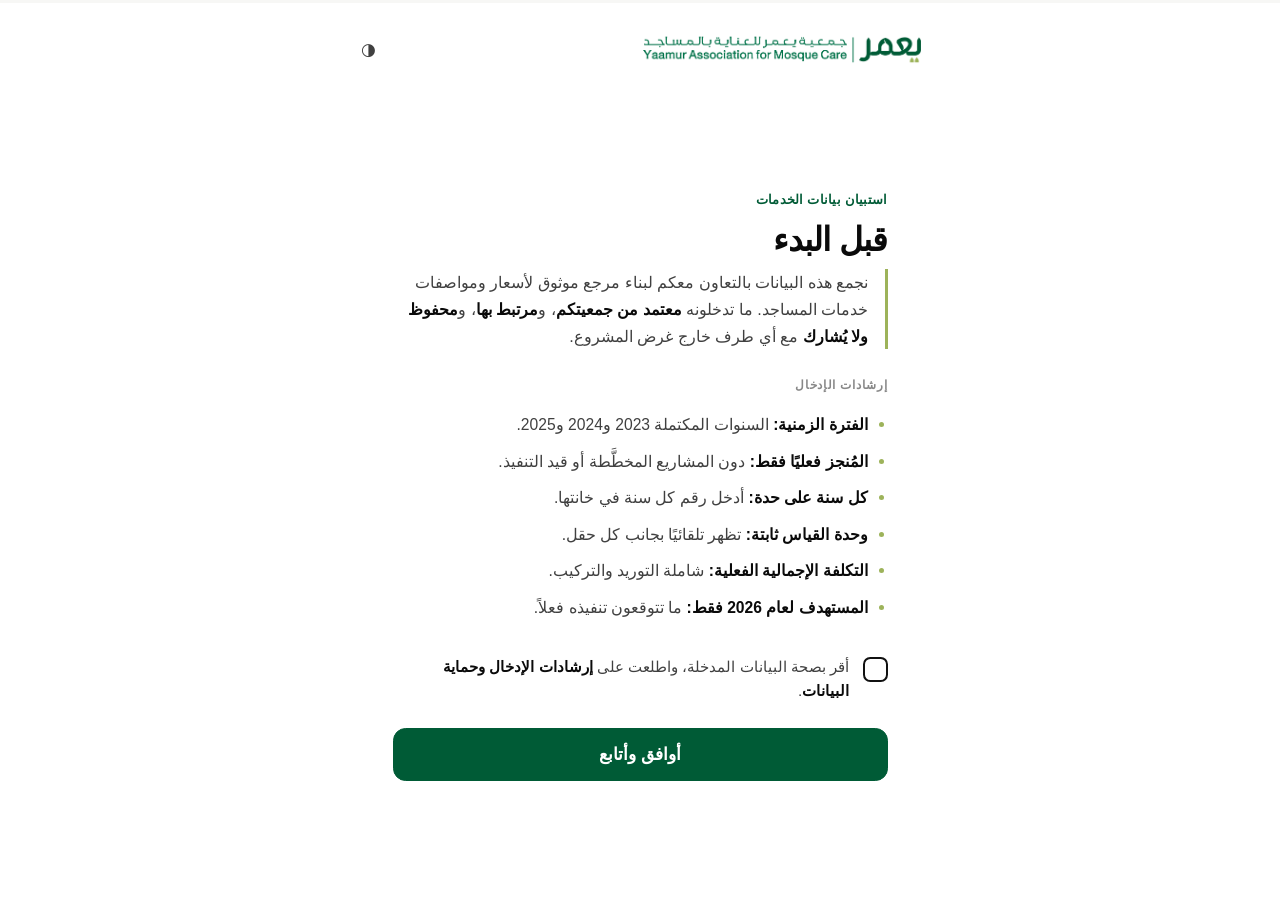
==== index.html @ 7eb1f497 "Update survey" ====
<!DOCTYPE html>
<html lang="ar" dir="rtl">
<head>
<meta charset="UTF-8">
<meta name="viewport" content="width=device-width, initial-scale=1.0">
<meta name="robots" content="noindex,nofollow">
<link rel="icon" href="data:image/svg+xml,%3Csvg xmlns='http://www.w3.org/2000/svg' viewBox='0 0 64 64'%3E%3Crect width='64' height='64' rx='14' fill='%23005B36'/%3E%3Cpath d='M32 14c6.6 3.6 10 8.4 10 14v18H22V28c0-5.6 3.4-10.4 10-14z' fill='%23fff'/%3E%3Crect x='24' y='48' width='6' height='6' rx='1.5' fill='%239DB35A'/%3E%3Crect x='34' y='48' width='6' height='6' rx='1.5' fill='%239DB35A'/%3E%3C/svg%3E">
<title>استبيان بيانات الخدمات — يعمر</title>
<style>
*, *::before, *::after { box-sizing: border-box; margin: 0; padding: 0; }

/* ══ ألوان هوية يعمر — أخضر + زيتوني ══ */
:root{
  --bg:#FFFFFF;
  --sf:#F7F7F5;
  --tx:#0A0A0A;
  --tx2:#404040;
  --tx3:#888888;
  --bd:#111111;       /* حدود قوية */
  --bd2:#E0E0DC;      /* فواصل خفيفة */
  --grn:#005B36;      /* أخضر الهوية */
  --grn-h:#007249;    /* أخضر عند التحويم */
  --ov:#9DB35A;       /* زيتوني الهوية */
  --ac:#005B36;       /* اللون الأساسي */
  --ac-tx:#FFFFFF;    /* النص فوق الأساسي */
  --inp:#FFFFFF;
  --err:#CC2200;
  --ring:rgba(0,91,54,.16);
  --logo-f:none;
  --font:-apple-system, BlinkMacSystemFont, 'Segoe UI', 'Helvetica Neue', 'Geeza Pro', Arial, sans-serif;
}
:root[data-theme=dark]{
  --bg:#000000; --sf:#111111; --tx:#FFFFFF; --tx2:#BBBBBB; --tx3:#6E6E6E;
  --bd:#FFFFFF; --bd2:#2C2C2C; --inp:#000000;
  --grn:#3FBF87; --grn-h:#5AD09C; --ov:#B7CB72;
  --ac:#00784B; --ac-tx:#FFFFFF;
  --err:#FF6B55; --ring:rgba(63,191,135,.24);
  --logo-f:brightness(2.15) saturate(.9);
}

html,body{
  min-height:100vh;background:var(--bg);color:var(--tx);
  font-family:var(--font);direction:rtl;-webkit-font-smoothing:antialiased;
  line-height:1.5;
}
html{font-size:16px;}   /* المقياس الأساسي — يتضاعف على الشاشات الكبيرة */
body{font-size:1rem;}

/* ─── شريط التقدم ─── */
.pline{position:fixed;top:0;left:0;right:0;height:3px;background:var(--sf);z-index:200;}
.pfill{height:100%;background:var(--ac);transition:width .5s cubic-bezier(.65,0,.35,1);}

/* ─── الهيكل ─── */
.shell{min-height:100vh;display:flex;flex-direction:column;padding-top:3px;}
.topbar{
  padding:1.4rem 2rem 0;display:flex;align-items:center;
  flex-wrap:wrap;row-gap:.45rem;
  max-width:31.25rem;width:100%;margin:0 auto;gap:.75rem;
}
.logo{height:1.625rem;width:auto;max-width:100%;display:block;filter:var(--logo-f);}
.bar-right{display:flex;align-items:center;gap:.8rem;min-width:0;margin-inline-start:auto;}
.step-lbl{font-size:.7rem;color:var(--tx3);font-variant-numeric:tabular-nums;
  white-space:nowrap;overflow:hidden;text-overflow:ellipsis;}
.saved{
  font-size:.66rem;color:var(--tx3);white-space:nowrap;
  opacity:0;transition:opacity .3s;
}
.saved.on{opacity:1;}
.icon-btn{background:none;border:none;cursor:pointer;font-size:.95rem;color:var(--tx2);line-height:1;padding:.15rem;}

.content{flex:1;display:flex;align-items:center;justify-content:center;padding:2rem 1.5rem 1.5rem;}
.stage-wrap{width:100%;max-width:27.5rem;position:relative;min-height:1px;}

/* ─── انتقال الشاشات ─── */
.screen{width:100%;transition:opacity .28s ease, transform .28s ease;}
.screen.entering{opacity:0;transform:translateY(14px);}
.screen.active{opacity:1;transform:translateY(0);}
.screen.exiting{
  position:absolute;top:0;left:0;right:0;opacity:0;transform:translateY(-8px);
  pointer-events:none;z-index:1;
}

/* ─── الخطوط ─── */
.eyebrow{font-size:.7rem;font-weight:700;letter-spacing:.02em;color:var(--grn);margin-bottom:.55rem;}
.scr-title{
  font-size:1.85rem;font-weight:700;letter-spacing:-.025em;line-height:1.2;
  margin-bottom:.5rem;color:var(--tx);text-wrap:balance;
}
.scr-sub{font-size:.9rem;color:var(--tx2);line-height:1.6;margin-bottom:1.7rem;}
.scr-sub.tight{margin-bottom:1.1rem;}
.qnum-accent{
  font-size:4.4rem;font-weight:800;letter-spacing:-.04em;line-height:.9;
  color:var(--grn);opacity:.14;font-variant-numeric:tabular-nums;
  margin-bottom:-.55rem;user-select:none;
}

/* ─── قبل البدء: نقاط بسيطة بدون صناديق ─── */
.lede{
  font-size:.9rem;color:var(--tx2);line-height:1.65;margin-bottom:1.5rem;
  padding-right:.9rem;border-right:3px solid var(--ov);
}
.lede strong{color:var(--tx);font-weight:600;}
.plain-h{
  font-size:.68rem;font-weight:700;color:var(--tx3);letter-spacing:.06em;
  margin-bottom:.7rem;
}
.plain-list{list-style:none;margin-bottom:1.6rem;}
.plain-list li{
  font-size:.87rem;color:var(--tx2);line-height:1.55;
  padding:.34rem 0 .34rem 0;position:relative;padding-right:1.1rem;
}
.plain-list li::before{
  content:"";position:absolute;right:.2rem;top:.83rem;
  width:5px;height:5px;border-radius:50%;background:var(--ov);
}
.plain-list li b{color:var(--tx);font-weight:600;}

/* ─── الموافقة ─── */
.agree{display:flex;align-items:flex-start;gap:.75rem;margin-bottom:1.4rem;cursor:pointer;}
.chk{
  width:1.375rem;height:1.375rem;border-radius:.4rem;border:2px solid var(--bd);background:var(--inp);
  flex-shrink:0;display:flex;align-items:center;justify-content:center;
  transition:background .16s,border-color .16s;margin-top:.1rem;cursor:pointer;
}
.chk.on{background:var(--ac);border-color:var(--ac);}
.chk svg{display:none;}
.chk.on svg{display:block;}
.chk svg path{stroke:var(--ac-tx);}
.agree-lbl{font-size:.85rem;color:var(--tx2);line-height:1.55;}
.agree-lbl strong{color:var(--tx);font-weight:600;}

/* ─── الحقول ─── */
.fields{display:flex;flex-direction:column;gap:.7rem;margin-bottom:1.5rem;}
.field{display:flex;flex-direction:column;gap:.3rem;}
.field-lbl{font-size:.7rem;font-weight:700;color:var(--tx2);padding-right:.15rem;}
.field-inp{
  background:var(--inp);border:1.5px solid var(--bd);border-radius:.7rem;
  padding:.78rem 1rem;font-size:.97rem;color:var(--tx);
  font-family:var(--font);outline:none;width:100%;
  transition:box-shadow .18s,border-color .18s;
}
.field-inp::placeholder{color:var(--tx3);}
.field-inp:focus{border-color:var(--grn);box-shadow:0 0 0 3px var(--ring);}
.field-inp.bad{border-color:var(--err);}
.field-note{font-size:.7rem;color:var(--err);display:none;padding-right:.15rem;}
.field-note.on{display:block;}


/* ─── صفوف السنوات ─── */
.yr-list{display:flex;flex-direction:column;gap:.5rem;margin-bottom:.7rem;}
.yr-item{
  display:grid;grid-template-columns:auto 1px 1fr auto;align-items:center;gap:.85rem;
  background:var(--inp);border:1.5px solid var(--bd);border-radius:.7rem;padding:.7rem 1rem;
  transition:box-shadow .18s,border-color .18s;
}
.yr-item:focus-within{border-color:var(--grn);box-shadow:0 0 0 3px var(--ring);}
.yr-tag{font-size:.78rem;font-weight:700;color:var(--tx2);font-variant-numeric:tabular-nums;}
.yr-divider{height:1.125rem;width:1px;background:var(--bd2);}
.yr-val{
  background:transparent;border:none;outline:none;
  font-size:1.05rem;font-weight:600;color:var(--tx);
  font-variant-numeric:tabular-nums;text-align:right;
  font-family:var(--font);width:100%;direction:ltr;
}
.yr-val::placeholder{color:var(--tx3);font-weight:400;}
.yr-unit{font-size:.72rem;font-weight:700;color:var(--grn);white-space:nowrap;}
/* ─── حقل رقمي مفرد ─── */
.num-field{
  display:grid;grid-template-columns:1fr auto;align-items:center;gap:.85rem;
  background:var(--inp);border:1.5px solid var(--bd);border-radius:.7rem;padding:.75rem 1rem;
  transition:box-shadow .18s,border-color .18s;margin-bottom:1.5rem;
}
.num-field:focus-within{border-color:var(--grn);box-shadow:0 0 0 3px var(--ring);}
.num-inp{
  background:transparent;border:none;outline:none;
  font-size:1.3rem;font-weight:700;color:var(--tx);
  font-variant-numeric:tabular-nums;width:100%;
  direction:ltr;text-align:right;font-family:var(--font);
}
.num-inp::placeholder{color:var(--tx3);font-weight:400;font-size:.95rem;}
.num-unit{font-size:.78rem;font-weight:700;color:var(--grn);}

/* ─── حقل نصي (المواصفات) ─── */
.ta-wrap{
  background:var(--inp);border:1.5px solid var(--bd);border-radius:.7rem;
  padding:.75rem 1rem .5rem;margin-bottom:1.5rem;
  transition:box-shadow .18s,border-color .18s;
}
.ta-wrap:focus-within{border-color:var(--grn);box-shadow:0 0 0 3px var(--ring);}
.ta{
  background:transparent;border:none;outline:none;resize:none;
  width:100%;min-height:6.5rem;font-size:.95rem;line-height:1.7;
  color:var(--tx);font-family:var(--font);
}
.ta::placeholder{color:var(--tx3);}
.ta-foot{
  display:flex;justify-content:space-between;align-items:center;
  font-size:.68rem;color:var(--tx3);border-top:1px solid var(--bd2);
  padding-top:.45rem;margin-top:.3rem;font-variant-numeric:tabular-nums;
}
.ta-foot.over{color:var(--err);}

/* ─── الأزرار ─── */
.btn-primary{
  width:100%;padding:.85rem 1.5rem;
  background:var(--ac);color:var(--ac-tx);border:1.5px solid var(--ac);border-radius:.7rem;
  font-size:.97rem;font-weight:600;font-family:var(--font);
  cursor:pointer;transition:opacity .14s,transform .08s;
  display:flex;align-items:center;justify-content:center;gap:.5rem;
}
.btn-primary:hover{background:var(--grn-h);border-color:var(--grn-h);}
.btn-primary:active{transform:scale(.985);}
.btn-primary:disabled{opacity:.35;cursor:not-allowed;transform:none;}
.btn-back{
  display:block;width:100%;padding:.55rem;text-align:center;
  background:none;border:none;color:var(--tx2);
  font-size:.85rem;font-family:var(--font);cursor:pointer;
  margin-top:.55rem;transition:color .14s;
}
.btn-back:hover{color:var(--tx);}
.btn-back:disabled{opacity:.35;cursor:not-allowed;}
.btn-back.hidden{visibility:hidden;pointer-events:none;}
.btn-ghost{
  width:100%;padding:.75rem;background:none;color:var(--tx);
  border:1.5px solid var(--bd);border-radius:.7rem;
  font-size:.9rem;font-weight:600;font-family:var(--font);cursor:pointer;margin-top:.55rem;
}

.err-msg{font-size:.76rem;color:var(--err);margin-bottom:.75rem;display:none;padding-right:.1rem;line-height:1.5;}
.err-msg.on{display:block;}

/* ─── مؤشر التحميل ─── */
.spin{
  width:.9375rem;height:.9375rem;border:2px solid currentColor;border-top-color:transparent;
  border-radius:50%;animation:spin .7s linear infinite;
}
@keyframes spin{to{transform:rotate(360deg);}}

/* ─── المراجعة ─── */
.rev-group{margin-bottom:1.3rem;}
.rev-h{
  font-size:.72rem;font-weight:700;color:var(--tx);
  padding-bottom:.4rem;border-bottom:1.5px solid var(--grn);margin-bottom:.15rem;
}
.rev-row{
  display:flex;justify-content:space-between;align-items:baseline;gap:1rem;
  font-size:.82rem;padding:.42rem 0;border-bottom:1px solid var(--bd2);
}
.rev-k{color:var(--tx2);flex-shrink:0;}
.rev-v{font-weight:600;color:var(--tx);font-variant-numeric:tabular-nums;text-align:left;}
.rev-v.txt{font-weight:400;font-size:.78rem;line-height:1.5;}
.rev-edit{
  background:none;border:none;color:var(--tx2);font-size:.7rem;font-family:var(--font);
  cursor:pointer;text-decoration:underline;padding:0;flex-shrink:0;
}
.rev-edit:hover{color:var(--tx);}

/* ─── تم ─── */
.done-wrap{text-align:center;padding:1rem 0;}
.done-mark{
  width:4.125rem;height:4.125rem;border-radius:50%;background:var(--ring);
  display:flex;align-items:center;justify-content:center;margin:0 auto 1.4rem;
}
.done-mark svg path{stroke:var(--grn);}
.done-title{font-size:1.7rem;font-weight:700;letter-spacing:-.02em;color:var(--tx);margin-bottom:.4rem;}
.done-sub{font-size:.9rem;color:var(--tx2);line-height:1.65;margin-bottom:1.4rem;}
.ref-box{
  border:1.5px solid var(--grn);border-radius:.7rem;padding:.8rem 1rem;
  font-size:.78rem;color:var(--tx2);text-align:center;
}
.ref-box b{display:block;font-size:1rem;color:var(--grn);font-weight:700;
  font-variant-numeric:tabular-nums;letter-spacing:.04em;margin-top:.2rem;direction:ltr;}

/* ─── استئناف ─── */
.resume-box{
  border:1.5px solid var(--bd);border-radius:.7rem;padding:1rem;
  margin-bottom:1.3rem;font-size:.85rem;color:var(--tx2);line-height:1.6;
}
.resume-box b{color:var(--tx);}

/* ─── تجاوب ─── */
@media(max-width:500px){
  .topbar{padding:1.1rem 1.25rem 0;}
  .logo{height:1.375rem;}
  .bar-right{gap:.6rem;}
  .step-lbl{font-size:.64rem;}
  .saved{font-size:.62rem;}
  .content{padding:1.4rem 1.1rem 1.25rem;}
  .scr-title{font-size:1.5rem;}
  .qnum-accent{font-size:3.4rem;}
  .step-lbl{font-size:.65rem;}
}
@media(min-width:900px){
  .topbar{padding:1.75rem 0 0;}
  .content{padding:2.5rem 1.5rem 2rem;}
}
/* الدسكتوب: نكبّر المقياس كله بدل أن يزوّم المستخدم يدوياً */
@media(min-width:1024px){ html{font-size:18px;} }
@media(min-width:1400px){ html{font-size:20px;} }
@media(prefers-reduced-motion:reduce){
  .screen,.pfill{transition-duration:.01ms!important;}
  .spin{animation-duration:1.4s;}
}
@keyframes shake{
  0%,100%{transform:translateX(0);}
  20%{transform:translateX(-5px);}
  40%{transform:translateX(5px);}
  60%{transform:translateX(-3px);}
  80%{transform:translateX(3px);}
}
</style>
</head>
<body>

<div class="pline"><div class="pfill" id="pfill" style="width:0%"></div></div>

<div class="shell">
  <div class="topbar">
    <img class="logo" id="logo" src="[data-uri]" alt="يعمر">
    <div class="bar-right">
      <span class="saved" id="savedlbl">✓ محفوظ على جهازك</span>
      <span class="step-lbl" id="steplbl"></span>
      <button class="icon-btn" onclick="toggleTheme()" title="تبديل المظهر" aria-label="تبديل المظهر">◑</button>
    </div>
  </div>
  <div class="content">
    <div class="stage-wrap" id="stage"></div>
  </div>
</div>
<script>
"use strict";
/* ═══════════════════════════════════════════════════════════════
   إعدادات الربط — عدّل هذه الأسطر فقط بعد نشر Google Apps Script
   ═══════════════════════════════════════════════════════════════ */
const CONFIG = {
  // الصق هنا رابط النشر (Deployment URL) المنتهي بـ /exec
  SCRIPT_URL: 'https://script.google.com/macros/s/AKfycbzHsr2GIvhTw6AiFsfWR-9Q1Y-nzs5QHzZRGsDRmWbBxbKf_GAsPo3grpBONGg2g1dA9w/exec',
  // كلمة سرية مشتركة — يجب أن تكون مطابقة تماماً لما في ملف Apps Script
  SECRET: 'YAAMUR-2026-data8',
  MAX_TEXT: 400,
  MAX_NUM_DIGITS: 12
};

/* ═══════════ البنود: 6 بنود × 4 أسئلة ═══════════ */
const ITEMS = [
  { id:'furn', name:'الفرش والسجاد', unit:'متر مربع',
    q1:'كمية الفرش والسجاد المُنجزة فعليًا',
    q2:'مواصفات الفرش والسجاد المعتمدة',
    q2ph:'مثال: سجاد تركي 700 ألف غرزة، أكريليك 100%، سماكة 12 ملم، شامل التركيب',
    q3:'التكلفة المدفوعة لأعمال الفرش والسجاد',
    q4:'المستهدف تنفيذه خلال 2026' },

  { id:'seal', name:'العوازل المائية للأسطح', unit:'متر مربع',
    q1:'مساحة العزل المُنفَّذة فعليًا',
    q2:'مواصفات العزل المعتمدة',
    q2ph:'مثال: عزل مائي رولات مستوردة 4 ملم مع بحص، ضمان 10 سنوات، تنفيذ شامل',
    q3:'التكلفة المدفوعة لأعمال العزل',
    q4:'المستهدف تنفيذه خلال 2026' },

  { id:'wc', name:'ترميم وتجهيز دورات المياه', unit:'متر مربع',
    q1:'مساحة دورات المياه المُرمَّمة فعليًا',
    q2:'مواصفات ترميم دورات المياه المعتمدة',
    q2ph:'مثال: أطقم صحية أيديال ستاندرد، خلاطات جروهي، سخان أريستون، سيراميك إسباني',
    q3:'التكلفة المدفوعة لترميم دورات المياه',
    q4:'المستهدف تنفيذه خلال 2026' },

  { id:'paint', name:'الدهانات الداخلية والخارجية', unit:'متر مربع',
    q1:'مساحة الدهانات المُنفَّذة فعليًا',
    q2:'مواصفات الدهانات المعتمدة',
    q2ph:'مثال: جوتن داخلي نصف لمعة، خارجي بروفايل مقاوم للرطوبة، مواد + تنفيذ',
    q3:'التكلفة المدفوعة لأعمال الدهانات',
    q4:'المستهدف تنفيذه خلال 2026' },

  { id:'ac', name:'أنظمة التكييف', unit:'وحدة',
    q1:'عدد وحدات التكييف المُركَّبة فعليًا',
    q2:'مواصفات المكيفات المعتمدة',
    q2ph:'مثال: سبليت 2 طن كاريير، دولابي 5 طن LG، شامل التركيب والتمديدات',
    q3:'التكلفة المدفوعة لتوريد وتركيب المكيفات',
    q4:'المستهدف تركيبه خلال 2026' },

  { id:'sound', name:'الأنظمة الصوتية', unit:'نظام',
    q1:'عدد الأنظمة الصوتية المُركَّبة فعليًا',
    q2:'مواصفات النظام الصوتي المعتمد',
    q2ph:'مثال: أمبليفاير ألماني، مكبرات JBL، ميكروفونات شور، وحدة تحكم مركزية',
    q3:'التكلفة المدفوعة لتوريد وتركيب الأنظمة الصوتية',
    q4:'المستهدف تركيبه خلال 2026' }
];

const YEARS = ['2023','2024','2025'];

/* ═══════════ التخزين والحفظ التلقائي ═══════════ */
const STORE_KEY = 'yamur_survey_v4';
let D = {};
try { D = JSON.parse(localStorage.getItem(STORE_KEY) || '{}') || {}; }
catch(e){ D = {}; }
if(typeof D !== 'object' || D === null) D = {};

let saveTimer = null, savedTimer = null;
/* عند المسح المتعمّد نوقف الحفظ نهائياً، وإلا أعاد beforeunload كتابة
   البيانات بعد مسحها وقبل إعادة التحميل فلا يحدث المسح فعلياً. */
let wiped = false;

function persist(quiet){
  if(wiped) return;
  try{
    D._idx = idx;
    D._at  = new Date().toISOString();
    localStorage.setItem(STORE_KEY, JSON.stringify(D));
    if(!quiet) flashSaved('✓ محفوظ على جهازك');
  }catch(e){ /* التخزين ممتلئ أو محظور — نتابع دون توقّف */ }
}
/* حفظ تلقائي مؤجَّل أثناء الكتابة */
function autosave(){
  clearTimeout(saveTimer);
  saveTimer = setTimeout(function(){ persist(); }, 400);
}
function flashSaved(txt){
  const el = $('savedlbl'); if(!el) return;
  el.textContent = txt;
  el.classList.add('on');
  clearTimeout(savedTimer);
  savedTimer = setTimeout(function(){ el.classList.remove('on'); }, 1800);
}
function resetAll(){
  if(!confirm('سيتم مسح جميع الإجابات المحفوظة على هذا الجهاز والبدء من جديد. هل تريد المتابعة؟')) return;
  wipeAndReload();
}

/* مسح فعلي: يوقف كل حفظ لاحق ثم يمسح ثم يعيد التحميل */
function wipeAndReload(){
  wiped = true;
  clearTimeout(saveTimer);
  try{ localStorage.removeItem(STORE_KEY); }catch(e){}
  location.reload();
}

/* بدء استجابة جديدة بعد إرسال ناجح — للأجهزة المشتركة بين عدة جمعيات.
   الاستجابة المُرسلة محفوظة في سجل الاتحاد، فمسح الجهاز آمن. */
function startNew(){
  if(!confirm('تم إرسال استجابة ' + (D.name || 'الجمعية السابقة') + ' وحفظها في سجل الاتحاد.\n\n' +
              'سيبدأ الآن استبيان جديد فارغ لجمعية أخرى. هل تريد المتابعة؟')) return;
  wipeAndReload();
}

/* ═══════════ رقم مرجعي فريد للاستجابة ═══════════ */
function makeRef(){
  try{
    const a = new Uint8Array(4);
    window.crypto.getRandomValues(a);
    return 'YM-' + Array.prototype.map.call(a, function(b){
      return ('0' + b.toString(16)).slice(-2);
    }).join('').toUpperCase();
  }catch(e){
    return 'YM-' + String(Date.now()).slice(-8);
  }
}
if(!D._ref) D._ref = makeRef();

/* ═══════════ أدوات ═══════════ */
function $(id){ return document.getElementById(id); }
function esc(s){
  return String(s==null?'':s)
    .replace(/&/g,'&amp;').replace(/</g,'&lt;').replace(/>/g,'&gt;')
    .replace(/"/g,'&quot;').replace(/'/g,'&#39;');
}
function sleep(ms){ return new Promise(function(r){ setTimeout(r,ms); }); }

/* تحويل الأرقام العربية والفارسية إلى لاتينية */
const RE_ARDIG = new RegExp('[\\u0660-\\u0669\\u06F0-\\u06F9]', 'g');
function normDigits(s){
  return String(s==null?'':s).replace(RE_ARDIG, function(ch){
    const c = ch.charCodeAt(0);
    return String(c >= 0x06F0 ? c - 0x06F0 : c - 0x0660);
  });
}

/* تنقية مُدخل رقمي: أرقام فقط + فاصلة عشرية واحدة، بدون إشارات أو رموز */
const RE_ARDEC = new RegExp('[\\u066B\\u066C]', 'g');
const RE_SEPS  = new RegExp('[,\\s\\u060C]', 'g');
function cleanNum(raw){
  let s = normDigits(raw)
    .replace(RE_ARDEC, '.')       /* الفاصلة العشرية العربية */
    .replace(RE_SEPS, '')         /* فواصل الآلاف والمسافات */
    .replace(/[^0-9.]/g, '');     /* حذف كل ما ليس رقماً أو نقطة */
  const p = s.split('.');
  s = p.shift().slice(0, CONFIG.MAX_NUM_DIGITS);
  if(p.length) s += '.' + p.join('').replace(/[^0-9]/g,'').slice(0,2);
  return s;
}
/* تحويل نص رقمي منقّى إلى رقم صالح أو null */
function toNum(raw){
  const s = cleanNum(raw).replace(/\.$/,'');
  if(s === '' || s === '.') return null;
  const n = Number(s);
  return (isFinite(n) && n >= 0) ? n : null;
}
function hasVal(v){ return toNum(v) !== null; }

/* تنقية نص حر: حذف محارف التحكّم ومحارف اتجاه النص — منع التلاعب والحقن */
const RE_CTRL = new RegExp('[\\u0000-\\u0008\\u000B\\u000C\\u000E-\\u001F\\u007F]', 'g');
const RE_BIDI = new RegExp('[\\u200B-\\u200F\\u202A-\\u202E\\u2060-\\u2064\\u2066-\\u2069\\uFEFF]', 'g');
function cleanText(raw, max){
  return String(raw==null?'':raw)
    .replace(RE_CTRL, '')
    .replace(RE_BIDI, '')
    .replace(/[ \t]{4,}/g, '   ')
    .slice(0, max || CONFIG.MAX_TEXT);
}
/* منع تنفيذ الصيغ داخل Google Sheets أو Excel */
function safeCell(v){
  if(typeof v !== 'string') return v;
  return /^[=+\-@\t\r]/.test(v) ? "'" + v : v;
}

function fmt(n){
  return (n===null||n===undefined||n==='') ? '—' : Number(n).toLocaleString('en-US');
}
/* ═══════════ التحقّق من الحقول التعريفية ═══════════ */
const RE_LETTER = new RegExp('[\\u0621-\\u064AA-Za-z]');
function vName(v){
  const s = cleanText(v,120).trim().replace(/\s{2,}/g,' ');
  if(s.length < 3) return { ok:false, msg:'اكتب اسم الجمعية كاملاً — 3 أحرف على الأقل.' };
  if(!RE_LETTER.test(s)) return { ok:false, msg:'اسم الجمعية غير صحيح.' };
  return { ok:true, val:s };
}
function vEmail(v){
  const s = cleanText(v,100).trim();
  if(!/^[A-Za-z0-9._%+-]{1,64}@[A-Za-z0-9][A-Za-z0-9.-]{0,62}\.[A-Za-z]{2,12}$/.test(s))
    return { ok:false, msg:'صيغة البريد الإلكتروني غير صحيحة. مثال: info@assoc.org.sa' };
  return { ok:true, val:s.toLowerCase() };
}
function vTel(v){
  let s = normDigits(v).replace(/\D/g,'');
  if(/^00966\d{9}$/.test(s))      s = '0' + s.slice(5);
  else if(/^966\d{9}$/.test(s))   s = '0' + s.slice(3);
  if(!/^05\d{8}$/.test(s))
    return { ok:false, msg:'رقم الجوال يجب أن يكون 10 أرقام ويبدأ بـ 05. مثال: 0551234567' };
  return { ok:true, val:s };
}
const INFO_V = { name:vName, email:vEmail, tel:vTel };

/* ═══════════ بناء الشاشات ═══════════ */
function K(it,q,y){ return it.id + '_' + q + (y ? '_' + y : ''); }

const SCREENS = [ {type:'terms'}, {type:'info'} ];
ITEMS.forEach(function(it,ii){
  const eyebrow = 'البند ' + (ii+1) + ' من 6 · ' + it.name;
  SCREENS.push({ type:'multi-year', ii:ii, qi:0, eyebrow:eyebrow, title:it.q1,
    sub:'المُنجز والمُسلَّم فعليًا — إن لم يوجد اكتب 0.',
    unit:it.unit,
    keys:YEARS.map(function(y){ return K(it,'q1',y); }) });
  SCREENS.push({ type:'text', ii:ii, qi:1, eyebrow:eyebrow, title:it.q2,
    ph:it.q2ph, key:K(it,'q2') });
  SCREENS.push({ type:'multi-year', ii:ii, qi:2, eyebrow:eyebrow, title:it.q3,
    sub:'المبلغ الفعلي المدفوع شاملاً التوريد والتركيب.',
    unit:'ريال',
    keys:YEARS.map(function(y){ return K(it,'q3',y); }) });
  SCREENS.push({ type:'number', ii:ii, qi:3, eyebrow:eyebrow, title:it.q4,
    unit:it.unit, key:K(it,'q4') });
});
SCREENS.push({ type:'review' });
SCREENS.push({ type:'done' });

const FIRST_Q  = 2;
const DONE_IDX = SCREENS.length - 1;
let idx = 0;
let sending = false;

/* ═══════════ الشاشات ═══════════ */
function renderTerms(){
  return `
  <div class="eyebrow">استبيان بيانات الخدمات</div>
  <h1 class="scr-title">قبل البدء</h1>

  <p class="lede">
    نجمع هذه البيانات بالتعاون معكم لبناء مرجع موثوق لأسعار ومواصفات خدمات المساجد.
    ما تدخلونه <strong>معتمد من جمعيتكم</strong>، و<strong>مرتبط بها</strong>،
    و<strong>محفوظ ولا يُشارك</strong> مع أي طرف خارج غرض المشروع.
  </p>

  <div class="plain-h">إرشادات الإدخال</div>
  <ul class="plain-list">
    <li><b>الفترة الزمنية:</b> السنوات المكتملة 2023 و2024 و2025.</li>
    <li><b>المُنجز فعليًا فقط:</b> دون المشاريع المخطَّطة أو قيد التنفيذ.</li>
    <li><b>كل سنة على حدة:</b> أدخل رقم كل سنة في خانتها.</li>
    <li><b>وحدة القياس ثابتة:</b> تظهر تلقائيًا بجانب كل حقل.</li>
    <li><b>التكلفة الإجمالية الفعلية:</b> شاملة التوريد والتركيب.</li>
    <li><b>المستهدف لعام 2026 فقط:</b> ما تتوقعون تنفيذه فعلاً.</li>
  </ul>

  <label class="agree" onclick="toggleAgree()">
    <div class="chk ${D.agreed?'on':''}" id="chk">
      <svg width="11" height="9" viewBox="0 0 11 9" fill="none" aria-hidden="true">
        <path d="M1 4.5L4 7.5L10 1" stroke-width="1.9" stroke-linecap="round" stroke-linejoin="round"/>
      </svg>
    </div>
    <span class="agree-lbl">أقر بصحة البيانات المدخلة، واطلعت على <strong>إرشادات الإدخال وحماية البيانات</strong>.</span>
  </label>

  <div class="err-msg" id="err-terms">يُرجى تحديد الإقرار للمتابعة.</div>
  <button class="btn-primary" onclick="next()">أوافق وأتابع</button>`;
}

function renderInfo(){
  return `
  <div class="eyebrow">التجهيز</div>
  <h1 class="scr-title">بيانات الجمعية</h1>
  <p class="scr-sub tight">لتوثيق الاستجابة والتواصل عند الحاجة.</p>
  <div class="fields">
    <div class="field">
      <label class="field-lbl" for="f-name">اسم الجمعية</label>
      <input class="field-inp" id="f-name" type="text" maxlength="120" autocomplete="organization"
        placeholder="مثال: جمعية إحسان للعناية بالمساجد"
        value="${esc(D.name||'')}"
        oninput="onInfo('name',this)" onblur="onInfoBlur('name',this)">
      <div class="field-note" id="n-name"></div>
    </div>
    <div class="field">
      <label class="field-lbl" for="f-email">البريد الإلكتروني الرسمي</label>
      <input class="field-inp" id="f-email" type="email" maxlength="100" autocomplete="email"
        placeholder="info@assoc.org.sa" dir="ltr" style="text-align:right"
        value="${esc(D.email||'')}"
        oninput="onInfo('email',this)" onblur="onInfoBlur('email',this)">
      <div class="field-note" id="n-email"></div>
    </div>
    <div class="field">
      <label class="field-lbl" for="f-tel">رقم الجوال للتواصل</label>
      <input class="field-inp" id="f-tel" type="tel" maxlength="16" inputmode="numeric" autocomplete="tel"
        placeholder="05xxxxxxxx" dir="ltr" style="text-align:right"
        value="${esc(D.tel||'')}"
        oninput="onInfo('tel',this)" onblur="onInfoBlur('tel',this)">
      <div class="field-note" id="n-tel"></div>
    </div>
  </div>
  <div class="err-msg" id="err-info">يُرجى تصحيح الحقول المطلوبة للمتابعة.</div>
  <button class="btn-primary" onclick="next()">التالي</button>
  <button class="btn-back" onclick="prev()">رجوع</button>`;
}

function renderMultiYear(q){
  const rows = YEARS.map(function(yr,i){
    return `
    <div class="yr-item">
      <span class="yr-tag">${yr}</span>
      <div class="yr-divider"></div>
      <input class="yr-val" type="text" inputmode="decimal" autocomplete="off" aria-label="${esc(yr)}"
        placeholder="0" value="${esc(D[q.keys[i]]||'')}"
        oninput="onNum('${q.keys[i]}',this)">
      <span class="yr-unit">${esc(q.unit)}</span>
    </div>`;
  }).join('');
  return `
  <div class="eyebrow">${esc(q.eyebrow)}</div>
  <div class="qnum-accent">${q.qi+1}</div>
  <h1 class="scr-title">${esc(q.title)}</h1>
  <p class="scr-sub tight">${esc(q.sub||'')}</p>
  <div class="yr-list" style="margin-bottom:1.5rem">${rows}</div>
  <div class="err-msg" id="err-q">أدخل قيمة رقمية لكل سنة — واكتب 0 إن لم يوجد.</div>
  <button class="btn-primary" onclick="next()">التالي</button>
  <button class="btn-back" onclick="prev()">رجوع</button>`;
}

function renderText(q){
  const v = cleanText(D[q.key]||'', CONFIG.MAX_TEXT);
  return `
  <div class="eyebrow">${esc(q.eyebrow)}</div>
  <div class="qnum-accent">${q.qi+1}</div>
  <h1 class="scr-title">${esc(q.title)}</h1>
  <p class="scr-sub tight">اكتب المواصفة كما تتعاملون بها فعليًا — واكتب «لا يوجد» إن لم تنفذوا هذا البند.</p>
  <div class="ta-wrap">
    <textarea class="ta" id="ta" maxlength="${CONFIG.MAX_TEXT}" placeholder="${esc(q.ph)}"
      oninput="onText('${q.key}',this)">${esc(v)}</textarea>
    <div class="ta-foot" id="tafoot">
      <span>ماركات، مقاسات، ضمان</span>
      <span id="tacount" dir="ltr">${v.length} / ${CONFIG.MAX_TEXT}</span>
    </div>
  </div>
  <div class="err-msg" id="err-q">اكتب المواصفات — حرفان على الأقل — للمتابعة.</div>
  <button class="btn-primary" onclick="next()">التالي</button>
  <button class="btn-back" onclick="prev()">رجوع</button>`;
}

function renderNumber(q){
  return `
  <div class="eyebrow">${esc(q.eyebrow)}</div>
  <div class="qnum-accent">${q.qi+1}</div>
  <h1 class="scr-title">${esc(q.title)}</h1>
  <p class="scr-sub tight">رقم واقعي بحسب التمويل والقدرة التنفيذية.</p>
  <div class="num-field">
    <input class="num-inp" id="single" type="text" inputmode="decimal" autocomplete="off"
      placeholder="أدخل الكمية المستهدفة" value="${esc(D[q.key]||'')}"
      oninput="onNum('${q.key}',this)">
    <span class="num-unit">${esc(q.unit)}</span>
  </div>
  <div class="err-msg" id="err-q">أدخل قيمة رقمية للمتابعة — واكتب 0 إن لم يوجد مستهدف.</div>
  <button class="btn-primary" onclick="next()">التالي</button>
  <button class="btn-back" onclick="prev()">رجوع</button>`;
}

function renderReview(){
  let html = `
    <div class="rev-group">
      <div class="rev-h">بيانات الجمعية</div>
      <div class="rev-row"><span class="rev-k">الجمعية</span><span class="rev-v">${esc(D.name||'—')}</span></div>
      <div class="rev-row"><span class="rev-k">البريد</span><span class="rev-v" dir="ltr">${esc(D.email||'—')}</span></div>
      <div class="rev-row"><span class="rev-k">الجوال</span><span class="rev-v" dir="ltr">${esc(D.tel||'—')}</span></div>
      <div class="rev-row" style="border-bottom:none"><span class="rev-k">الرقم المرجعي</span><span class="rev-v" dir="ltr">${esc(D._ref)}</span></div>
    </div>`;

  ITEMS.forEach(function(it,ii){
    const base = FIRST_Q + ii*4;
    const qk = YEARS.map(function(y){ return K(it,'q1',y); });
    const ck = YEARS.map(function(y){ return K(it,'q3',y); });
    html += `<div class="rev-group"><div class="rev-h">${esc(it.name)}</div>`;
    YEARS.forEach(function(y,i){
      html += `<div class="rev-row"><span class="rev-k">منجز ${y}</span>
        <span class="rev-v">${fmt(toNum(D[qk[i]]))} ${esc(it.unit)}</span></div>`;
    });
    html += `<div class="rev-row"><span class="rev-k">المواصفات</span>
      <span class="rev-v txt">${esc(cleanText(D[K(it,'q2')]||'—', CONFIG.MAX_TEXT))}</span></div>`;
    YEARS.forEach(function(y,i){
      html += `<div class="rev-row"><span class="rev-k">تكلفة ${y}</span>
        <span class="rev-v">${fmt(toNum(D[ck[i]]))} ريال</span></div>`;
    });
    html += `<div class="rev-row"><span class="rev-k">مستهدف 2026</span>
      <span class="rev-v">${fmt(toNum(D[K(it,'q4')]))} ${esc(it.unit)}</span></div>
      <div class="rev-row" style="border-bottom:none">
        <span class="rev-k"></span>
        <button class="rev-edit" onclick="jumpTo(${base})">تعديل هذا البند</button>
      </div></div>`;
  });

  return `
  <div class="eyebrow">الخطوة الأخيرة</div>
  <h1 class="scr-title">مراجعة قبل الإرسال</h1>
  <p class="scr-sub tight">راجع إجاباتك ثم أرسل. لا تُحفظ البيانات في سجل الاتحاد إلا بعد تأكيد الإرسال.</p>
  ${html}
  <div class="err-msg" id="err-send"></div>
  <button class="btn-primary" id="btn-send" onclick="submitAll()">إرسال الاستبيان</button>
  <button class="btn-back" id="btn-back-rev" onclick="prev()">رجوع</button>
  <button class="btn-back" style="font-size:.72rem;color:var(--tx3)" onclick="resetAll()">مسح الإجابات والبدء من جديد</button>`;
}

function renderDone(){
  return `
  <div class="done-wrap">
    <div class="done-mark">
      <svg width="28" height="28" viewBox="0 0 32 32" fill="none" aria-hidden="true">
        <path d="M5 16L12.5 23.5L27 8" stroke-width="2.6" stroke-linecap="round" stroke-linejoin="round"/>
      </svg>
    </div>
    <h1 class="done-title">تم الإرسال والحفظ</h1>
    <p class="done-sub">
      شكرًا لـ <strong>${esc(D.name||'جمعيتكم')}</strong>.<br>
      حُفظت بياناتكم بنجاح في سجل الاتحاد، وسيتواصل معكم فريق يعمر عند الحاجة.
    </p>
    <div class="ref-box">الرقم المرجعي لاستجابتكم<b>${esc(D._ref)}</b></div>
    <button class="btn-back" style="font-size:.74rem;color:var(--tx3);margin-top:1.4rem"
      onclick="startNew()">تعبئة استبيان لجمعية أخرى على هذا الجهاز</button>
  </div>`;
}

function render(q){
  let h = '';
  if(q.type==='terms')      h = renderTerms();
  if(q.type==='info')       h = renderInfo();
  if(q.type==='multi-year') h = renderMultiYear(q);
  if(q.type==='text')       h = renderText(q);
  if(q.type==='number')     h = renderNumber(q);
  if(q.type==='review')     h = renderReview();
  if(q.type==='done')       h = renderDone();
  return '<div>' + h + '</div>';
}

/* ═══════════ معالجات الإدخال — تنقية فورية ═══════════ */
function onNum(key, el){
  const clean = cleanNum(el.value);
  if(el.value !== clean){
    const atEnd = el.selectionStart === el.value.length;
    el.value = clean;
    if(atEnd){ try{ el.setSelectionRange(clean.length, clean.length); }catch(e){} }
  }
  D[key] = clean;
  hideErr();
  autosave();
}

function onText(key, el){
  const clean = cleanText(el.value, CONFIG.MAX_TEXT);
  if(el.value !== clean) el.value = clean;
  D[key] = clean;
  const c = $('tacount');
  if(c) c.textContent = clean.length + ' / ' + CONFIG.MAX_TEXT;
  const f = $('tafoot');
  if(f) f.classList.toggle('over', clean.length >= CONFIG.MAX_TEXT);
  hideErr();
  autosave();
}

function onInfo(key, el){
  const clean = (key === 'tel')
    ? normDigits(el.value).replace(/[^0-9+]/g,'')
    : cleanText(el.value, 120);
  if(el.value !== clean) el.value = clean;
  D[key] = clean;
  el.classList.remove('bad');
  const n = $('n-'+key); if(n) n.classList.remove('on');
  hideErr();
  autosave();
}
function onInfoBlur(key, el){
  const raw = (D[key]||'').trim();
  if(!raw) return;
  const r = INFO_V[key](raw);
  const n = $('n-'+key);
  if(r.ok){
    D[key] = r.val; el.value = r.val;
    el.classList.remove('bad');
    if(n) n.classList.remove('on');
    persist(true);
  }else{
    el.classList.add('bad');
    if(n){ n.textContent = r.msg; n.classList.add('on'); }
  }
}

/* ═══════════ التحقّق قبل التقدّم ═══════════ */
function validate(q){
  if(q.type === 'terms') return D.agreed ? null : 'err-terms';

  if(q.type === 'info'){
    let bad = null;
    ['name','email','tel'].forEach(function(k){
      const r  = INFO_V[k]((D[k]||'').trim());
      const el = $('f-'+k), n = $('n-'+k);
      if(!r.ok){
        if(!bad) bad = k;
        if(el) el.classList.add('bad');
        if(n){ n.textContent = r.msg; n.classList.add('on'); }
      }else{
        D[k] = r.val;
        if(el){ el.value = r.val; el.classList.remove('bad'); }
        if(n) n.classList.remove('on');
      }
    });
    if(bad){ const el = $('f-'+bad); if(el) el.focus(); return 'err-info'; }
    persist(true);
    return null;
  }

  if(q.type === 'multi-year')
    return q.keys.every(function(k){ return hasVal(D[k]); }) ? null : 'err-q';

  if(q.type === 'text')
    return cleanText(D[q.key]||'', CONFIG.MAX_TEXT).trim().length >= 2 ? null : 'err-q';

  if(q.type === 'number')
    return hasVal(D[q.key]) ? null : 'err-q';

  return null;
}

function showErr(id){
  const el = $(id);
  if(el) el.classList.add('on');
  const stage = $('stage');
  stage.style.animation = 'none';
  void stage.offsetHeight;
  stage.style.animation = 'shake .32s ease';
}
function hideErr(){
  const stage = $('stage');
  if(!stage) return;
  const list = stage.querySelectorAll('.err-msg.on');
  for(let i=0;i<list.length;i++) list[i].classList.remove('on');
}

/* ═══════════ التنقّل ═══════════ */
function next(){
  if(sending) return;
  const q = SCREENS[idx];
  if(q.type === 'review'){ submitAll(); return; }
  if(q.type === 'done') return;
  const e = validate(q);
  if(e){ showErr(e); return; }
  persist(true);
  doNavigate(1);
}
function prev(){ if(!sending) doNavigate(-1); }

function jumpTo(target){
  if(sending) return;
  if(target < 0 || target >= SCREENS.length) return;
  doNavigate(target - idx);
}

function doNavigate(dir){
  const ni = idx + dir;
  if(ni < 0 || ni >= SCREENS.length) return;

  const stage = $('stage');
  const olds  = Array.prototype.slice.call(stage.children);
  olds.forEach(function(o){ o.classList.remove('active','entering'); o.classList.add('exiting'); });
  const old = olds[olds.length-1] || null;

  idx = ni;
  const tmp = document.createElement('div');
  tmp.innerHTML = render(SCREENS[idx]);
  const newEl = tmp.firstElementChild;
  newEl.classList.add('screen','entering');
  stage.appendChild(newEl);

  const wrap = stage.parentElement;
  if(old) wrap.style.minHeight = old.offsetHeight + 'px';

  requestAnimationFrame(function(){ requestAnimationFrame(function(){
    newEl.classList.remove('entering');
    newEl.classList.add('active');
    setTimeout(function(){
      olds.forEach(function(o){ if(o.parentNode === stage) stage.removeChild(o); });
      wrap.style.minHeight = '';
      focusFirst();
    }, 300);
  }); });

  updateChrome();
  persist(true);
  try{ window.scrollTo({ top:0, behavior:'smooth' }); }catch(e){ window.scrollTo(0,0); }
}

function focusFirst(){
  const q = SCREENS[idx];
  let el = null;
  if(q.type === 'info')        el = $('f-name');
  else if(q.type === 'text')   el = $('ta');
  else if(q.type === 'number') el = $('single');
  else if(q.type === 'multi-year') el = document.querySelector('.yr-val');
  if(el && window.matchMedia('(min-width:700px)').matches) el.focus();
}

function updateChrome(){
  $('pfill').style.width = (idx / (SCREENS.length-1) * 100) + '%';
  const q = SCREENS[idx];
  let lbl = '';
  if(q.type === 'info')        lbl = 'التجهيز';
  else if(q.type === 'review') lbl = 'مراجعة';
  else if(q.type === 'done')   lbl = 'مكتمل';
  else if(q.ii !== undefined)  lbl = 'بند ' + (q.ii+1) + '/6 · سؤال ' + (q.qi+1) + '/4';
  $('steplbl').textContent = lbl;
}

/* ═══════════ الإرسال إلى Google Sheet ═══════════ */
function buildHeaders(){
  const h = ['وقت الإرسال','الرقم المرجعي','اسم الجمعية','البريد الإلكتروني','رقم الجوال'];
  ITEMS.forEach(function(it){
    YEARS.forEach(function(y){ h.push(it.name + ' - منجز ' + y + ' (' + it.unit + ')'); });
    h.push(it.name + ' - المواصفات المعتمدة');
    YEARS.forEach(function(y){ h.push(it.name + ' - تكلفة ' + y + ' (ريال)'); });
    h.push(it.name + ' - مستهدف 2026 (' + it.unit + ')');
  });
  return h;
}

function buildValues(){
  const v = [
    '',                                    /* وقت الإرسال — يُملأ في الخادم */
    D._ref,
    safeCell(cleanText(D.name||'',120).trim()),
    safeCell(cleanText(D.email||'',100).trim()),
    "'" + (D.tel || '')                    /* كنص للحفاظ على الصفر في البداية */
  ];
  ITEMS.forEach(function(it){
    YEARS.forEach(function(y){ v.push(toNum(D[K(it,'q1',y)])); });
    v.push(safeCell(cleanText(D[K(it,'q2')]||'', CONFIG.MAX_TEXT).trim()));
    YEARS.forEach(function(y){ v.push(toNum(D[K(it,'q3',y)])); });
    v.push(toNum(D[K(it,'q4')]));
  });
  return v;
}

/* فحص شامل نهائي — لا نرسل بيانات ناقصة أو غير صالحة */
function finalCheck(){
  const problems = [];
  ['name','email','tel'].forEach(function(k){
    if(!INFO_V[k]((D[k]||'').trim()).ok && problems.indexOf('بيانات الجمعية') === -1)
      problems.push('بيانات الجمعية');
  });
  ITEMS.forEach(function(it,ii){
    let miss = false;
    YEARS.forEach(function(y){ if(!hasVal(D[K(it,'q1',y)])) miss = true; });
    YEARS.forEach(function(y){ if(!hasVal(D[K(it,'q3',y)])) miss = true; });
    if(!hasVal(D[K(it,'q4')])) miss = true;
    if(cleanText(D[K(it,'q2')]||'', CONFIG.MAX_TEXT).trim().length < 2) miss = true;
    if(miss) problems.push('البند ' + (ii+1) + ' — ' + it.name);
  });
  return problems;
}

function postJSON(url, obj, ms){
  const ctl   = new AbortController();
  const timer = setTimeout(function(){ ctl.abort(); }, ms);
  /* نوع المحتوى text/plain يجعل الطلب "بسيطاً" فلا يحتاج preflight من CORS */
  return fetch(url, {
    method: 'POST',
    headers: { 'Content-Type': 'text/plain;charset=utf-8' },
    body: JSON.stringify(obj),
    redirect: 'follow',
    signal: ctl.signal
  }).then(function(res){
    clearTimeout(timer);
    return res.text().then(function(txt){
      if(!res.ok) throw new Error('رفض الخادم الطلب (HTTP ' + res.status + ').');
      let data;
      try{ data = JSON.parse(txt); }
      catch(e){ throw new Error('رد غير مفهوم من الخادم — تأكّد من رابط النشر وأن صلاحية الوصول "لأي شخص".'); }
      return data;
    });
  }, function(err){
    clearTimeout(timer);
    if(err && err.name === 'AbortError') throw new Error('انتهت مدة الانتظار. تحقّق من الاتصال بالإنترنت.');
    throw new Error('تعذّر الوصول إلى الخادم. تحقّق من الاتصال بالإنترنت ثم أعد المحاولة.');
  });
}

function setSending(on, txt){
  sending = on;
  const b = $('btn-send'), bk = $('btn-back-rev');
  if(b){
    b.disabled = on;
    b.innerHTML = on ? '<span class="spin"></span> ' + (txt || 'جارٍ الحفظ…') : 'إرسال الاستبيان';
  }
  if(bk) bk.disabled = on;
  const eds = document.querySelectorAll('.rev-edit');
  for(let i=0;i<eds.length;i++) eds[i].disabled = on;
}

function sendErr(msg){
  const e = $('err-send');
  if(e){ e.innerHTML = msg; e.classList.add('on'); }
}

function submitAll(){
  if(sending) return;
  hideErr();

  const problems = finalCheck();
  if(problems.length){
    const uniq = problems.filter(function(v,i,a){ return a.indexOf(v) === i; });
    sendErr('لا يمكن الإرسال — توجد إجابات ناقصة أو غير صالحة في: ' + esc(uniq.join('، ')) + '. أكملها ثم أعد المحاولة.');
    showErr('err-send');
    return;
  }

  if(!CONFIG.SCRIPT_URL || CONFIG.SCRIPT_URL.indexOf('/exec') === -1){
    sendErr('الربط بجدول البيانات غير مُهيَّأ بعد (SCRIPT_URL فارغ). <b>لم تُرسل البيانات</b> — إجاباتك محفوظة على جهازك ولن تُفقد.');
    showErr('err-send');
    return;
  }

  const payload = {
    secret:  CONFIG.SECRET,
    ref:     D._ref,
    headers: buildHeaders(),
    values:  buildValues()
  };

  setSending(true);
  let lastErr = 'تعذّر الحفظ.';
  let attempt = 0;

  function attemptSend(){
    attempt++;
    if(attempt > 1) setSending(true, 'إعادة المحاولة ' + attempt + ' من 3…');
    return postJSON(CONFIG.SCRIPT_URL, payload, 30000).then(function(res){
      if(res && res.ok === true){
        if(res.backup === false && window.console)
          console.warn('تم الحفظ في الجدول، لكن النسخة الاحتياطية فشلت:', res.backupWarning);
        D.submitted = true;
        D.row = res.row || '';
        persist(true);
        setSending(false);
        doNavigate(DONE_IDX - idx);
        return true;                                  /* نجاح مؤكَّد من الخادم */
      }
      lastErr = (res && res.error) ? String(res.error) : 'رد غير متوقع من الخادم.';
      if(res && res.fatal === true) return false;      /* خطأ لا تُفيد إعادة المحاولة معه */
      return retry();
    }, function(err){
      lastErr = (err && err.message) ? err.message : String(err);
      return retry();
    });
  }

  function retry(){
    if(attempt >= 3) return false;
    return sleep(1200 * attempt).then(attemptSend);
  }

  attemptSend().then(function(okDone){
    if(okDone) return;
    setSending(false);
    sendErr(esc(lastErr) + '<br>إجاباتك محفوظة على جهازك ولم تُفقد — اضغط «إرسال الاستبيان» للمحاولة مرة أخرى.');
    showErr('err-send');
  });
}

/* ═══════════ استرجاع طارئ — بلا واجهة ولا زر ═══════════
   المستخدم لا يرى هذا إطلاقاً. يُستخدم فقط إن تعذّر وصول استجابة
   إلى الخادم وأردنا استخراجها من جهاز الجمعية: افتح Console
   في متصفحها ثم اكتب  downloadBackup()  */
function buildBackupObject(){
  const h = buildHeaders(), v = buildValues();
  const answers = {};
  h.forEach(function(k,i){
    let x = v[i];
    if(i === 0) x = D._at || '';                                  /* وقت آخر حفظ محلي */
    if(typeof x === 'string' && x.charAt(0) === "'") x = x.substring(1);
    answers[k] = x;
  });
  return {
    ref: D._ref,
    generatedAt: new Date().toISOString(),
    submittedToServer: !!D.submitted,
    sheetRow: D.row || null,
    answers: answers
  };
}

function downloadBackup(){
  try{
    const txt  = JSON.stringify(buildBackupObject(), null, 2);
    const blob = new Blob([txt], { type:'application/json;charset=utf-8' });
    const url  = URL.createObjectURL(blob);
    const a    = document.createElement('a');
    a.href = url;
    a.download = 'yamur-' + (D._ref || 'response') + '.json';
    document.body.appendChild(a);
    a.click();
    setTimeout(function(){
      if(a.parentNode) a.parentNode.removeChild(a);
      URL.revokeObjectURL(url);
    }, 1500);
    flashSaved('تم تنزيل النسخة');
  }catch(e){
    alert('تعذّر تنزيل النسخة على هذا المتصفح.');
  }
}

/* ═══════════ متفرّقات ═══════════ */
function toggleAgree(){
  D.agreed = !D.agreed;
  persist(true);
  const c = $('chk');
  if(c) c.classList.toggle('on', !!D.agreed);
  if(D.agreed) hideErr();
}

function toggleTheme(){
  const cur = document.documentElement.getAttribute('data-theme');
  const nxt = (cur === 'dark') ? 'light' : 'dark';
  document.documentElement.setAttribute('data-theme', nxt);
  try{ localStorage.setItem('yamur_theme', nxt); }catch(e){}
}

/* Enter للمتابعة — ما عدا داخل حقل نصي متعدد الأسطر */
document.addEventListener('keydown', function(e){
  if(e.key !== 'Enter' || e.shiftKey) return;
  const t = e.target;
  if(t && (t.tagName === 'TEXTAREA' || t.tagName === 'BUTTON')) return;
  e.preventDefault();
  next();
});

/* حفظ فوري عند مغادرة الصفحة أو تصغيرها */
window.addEventListener('beforeunload', function(){ clearTimeout(saveTimer); persist(true); });
document.addEventListener('visibilitychange', function(){
  if(document.hidden){ clearTimeout(saveTimer); persist(true); }
});

/* ═══════════ التشغيل والاستئناف التلقائي ═══════════ */
(function boot(){
  let theme = 'light';
  try{ theme = localStorage.getItem('yamur_theme') || 'light'; }catch(e){}
  document.documentElement.setAttribute('data-theme', theme);

  let resumed = false;
  if(D.submitted){
    idx = DONE_IDX;
  }else{
    const saved = parseInt(D._idx, 10);
    if(isFinite(saved) && saved > 0 && saved < DONE_IDX){
      idx = saved;
      resumed = true;
    }
  }

  const stage   = $('stage');
  const wrapEl  = document.createElement('div');
  wrapEl.innerHTML = render(SCREENS[idx]);
  const sc = wrapEl.firstElementChild;
  sc.classList.add('screen','active');
  stage.appendChild(sc);
  updateChrome();

  if(resumed){
    flashSaved('تم استعادة إجاباتك');
    const el = $('savedlbl');
    if(el){
      clearTimeout(savedTimer);
      savedTimer = setTimeout(function(){ el.classList.remove('on'); }, 4500);
    }
  }
})();
</script>
</body>
</html>
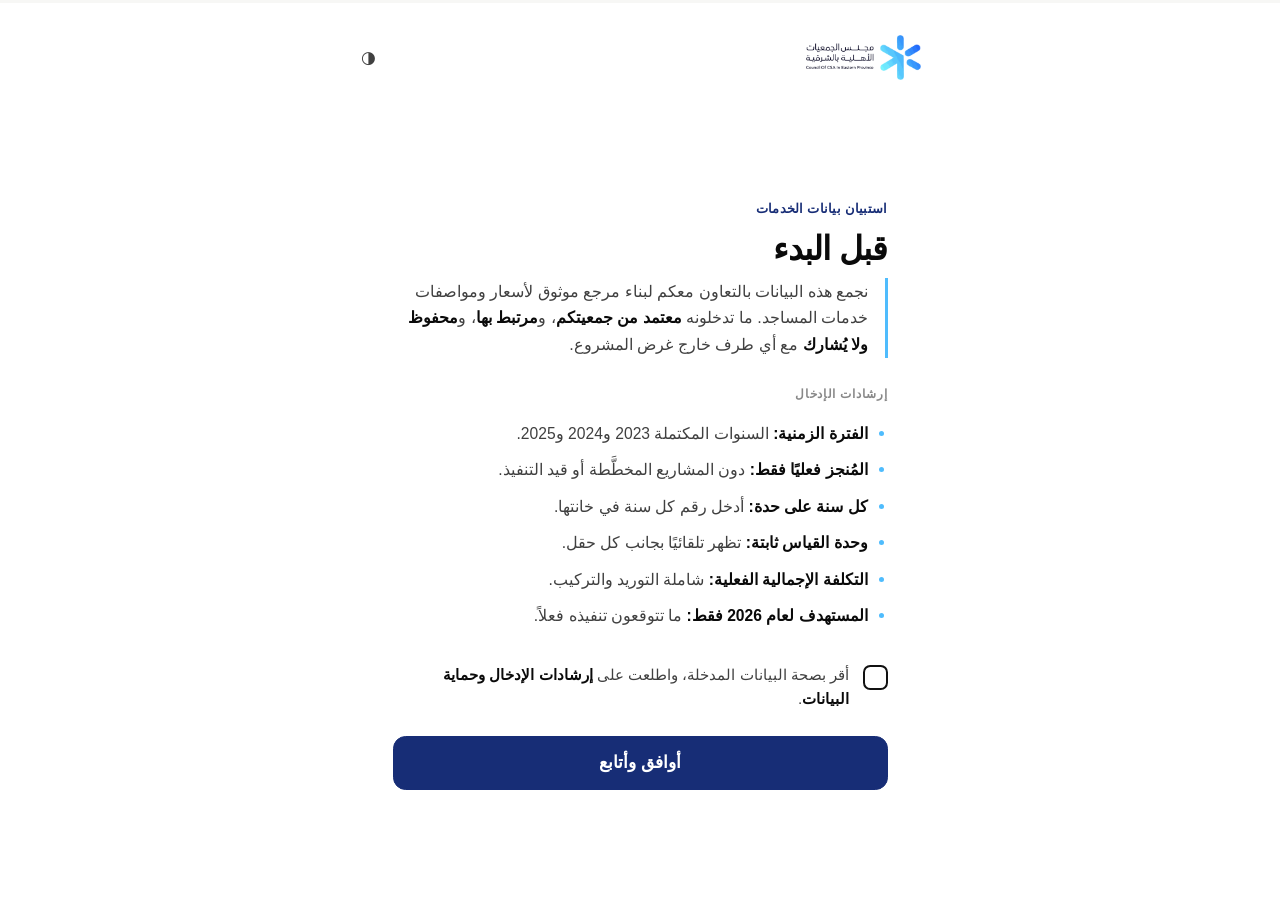
==== commit ab478e62: "fix the languaeg" ====
--- a/index.html
+++ b/index.html
@@ -4,12 +4,12 @@
 <meta charset="UTF-8">
 <meta name="viewport" content="width=device-width, initial-scale=1.0">
 <meta name="robots" content="noindex,nofollow">
-<link rel="icon" href="data:image/svg+xml,%3Csvg xmlns='http://www.w3.org/2000/svg' viewBox='0 0 64 64'%3E%3Crect width='64' height='64' rx='14' fill='%23005B36'/%3E%3Cpath d='M32 14c6.6 3.6 10 8.4 10 14v18H22V28c0-5.6 3.4-10.4 10-14z' fill='%23fff'/%3E%3Crect x='24' y='48' width='6' height='6' rx='1.5' fill='%239DB35A'/%3E%3Crect x='34' y='48' width='6' height='6' rx='1.5' fill='%239DB35A'/%3E%3C/svg%3E">
-<title>استبيان بيانات الخدمات — يعمر</title>
+<link rel="icon" type="image/png" href="[data-uri]">
+<title>استبيان بيانات الخدمات — مجلس الجمعيات الأهلية بالشرقية</title>
 <style>
 *, *::before, *::after { box-sizing: border-box; margin: 0; padding: 0; }
 
-/* ══ ألوان هوية يعمر — أخضر + زيتوني ══ */
+/* ══ ألوان هوية مجلس الجمعيات الأهلية بالشرقية — كحلي + أزرق ══ */
 :root{
   --bg:#FFFFFF;
   --sf:#F7F7F5;
@@ -18,24 +18,23 @@
   --tx3:#888888;
   --bd:#111111;       /* حدود قوية */
   --bd2:#E0E0DC;      /* فواصل خفيفة */
-  --grn:#005B36;      /* أخضر الهوية */
-  --grn-h:#007249;    /* أخضر عند التحويم */
-  --ov:#9DB35A;       /* زيتوني الهوية */
-  --ac:#005B36;       /* اللون الأساسي */
+  --bdi:#D5D5CE;      /* حدود الحقول — رفيعة وهادئة */
+  --grn:#172D76;      /* كحلي الهوية */
+  --grn-h:#175EFC;    /* أزرق الهوية عند التحويم */
+  --ov:#4FBCFD;       /* سماوي الشعار */
+  --ac:#172D76;       /* اللون الأساسي */
   --ac-tx:#FFFFFF;    /* النص فوق الأساسي */
   --inp:#FFFFFF;
   --err:#CC2200;
-  --ring:rgba(0,91,54,.16);
-  --logo-f:none;
+  --ring:rgba(23,94,252,.16);
   --font:-apple-system, BlinkMacSystemFont, 'Segoe UI', 'Helvetica Neue', 'Geeza Pro', Arial, sans-serif;
 }
 :root[data-theme=dark]{
   --bg:#000000; --sf:#111111; --tx:#FFFFFF; --tx2:#BBBBBB; --tx3:#6E6E6E;
-  --bd:#FFFFFF; --bd2:#2C2C2C; --inp:#000000;
-  --grn:#3FBF87; --grn-h:#5AD09C; --ov:#B7CB72;
-  --ac:#00784B; --ac-tx:#FFFFFF;
-  --err:#FF6B55; --ring:rgba(63,191,135,.24);
-  --logo-f:brightness(2.15) saturate(.9);
+  --bd:#FFFFFF; --bd2:#2C2C2C; --bdi:#4A4A4A; --inp:#000000;
+  --grn:#5B9DFF; --grn-h:#7FB6FF; --ov:#6FD8FD;
+  --ac:#175EFC; --ac-tx:#FFFFFF;
+  --err:#FF6B55; --ring:rgba(91,157,255,.24);
 }
 
 html,body{
@@ -57,7 +56,11 @@
   flex-wrap:wrap;row-gap:.45rem;
   max-width:31.25rem;width:100%;margin:0 auto;gap:.75rem;
 }
-.logo{height:1.625rem;width:auto;max-width:100%;display:block;filter:var(--logo-f);}
+body.wide .topbar{max-width:58rem;}
+.logo{height:2.55rem;width:auto;max-width:100%;display:block;}
+.logo-dark{display:none;}
+:root[data-theme=dark] .logo-light{display:none;}
+:root[data-theme=dark] .logo-dark{display:block;}
 .bar-right{display:flex;align-items:center;gap:.8rem;min-width:0;margin-inline-start:auto;}
 .step-lbl{font-size:.7rem;color:var(--tx3);font-variant-numeric:tabular-nums;
   white-space:nowrap;overflow:hidden;text-overflow:ellipsis;}
@@ -69,10 +72,14 @@
 .icon-btn{background:none;border:none;cursor:pointer;font-size:.95rem;color:var(--tx2);line-height:1;padding:.15rem;}
 
 .content{flex:1;display:flex;align-items:center;justify-content:center;padding:2rem 1.5rem 1.5rem;}
-.stage-wrap{width:100%;max-width:27.5rem;position:relative;min-height:1px;}
+.stage-wrap{width:100%;max-width:54rem;position:relative;min-height:1px;}
 
 /* ─── انتقال الشاشات ─── */
-.screen{width:100%;transition:opacity .28s ease, transform .28s ease;}
+.screen{
+  width:100%;max-width:27.5rem;margin-inline:auto;
+  transition:opacity .28s ease, transform .28s ease;
+}
+.screen.wide{max-width:100%;}   /* شاشة البند الكامل — تستغل عرض الشاشة */
 .screen.entering{opacity:0;transform:translateY(14px);}
 .screen.active{opacity:1;transform:translateY(0);}
 .screen.exiting{
@@ -88,12 +95,6 @@
 }
 .scr-sub{font-size:.9rem;color:var(--tx2);line-height:1.6;margin-bottom:1.7rem;}
 .scr-sub.tight{margin-bottom:1.1rem;}
-.qnum-accent{
-  font-size:4.4rem;font-weight:800;letter-spacing:-.04em;line-height:.9;
-  color:var(--grn);opacity:.14;font-variant-numeric:tabular-nums;
-  margin-bottom:-.55rem;user-select:none;
-}
-
 /* ─── قبل البدء: نقاط بسيطة بدون صناديق ─── */
 .lede{
   font-size:.9rem;color:var(--tx2);line-height:1.65;margin-bottom:1.5rem;
@@ -134,7 +135,7 @@
 .field{display:flex;flex-direction:column;gap:.3rem;}
 .field-lbl{font-size:.7rem;font-weight:700;color:var(--tx2);padding-right:.15rem;}
 .field-inp{
-  background:var(--inp);border:1.5px solid var(--bd);border-radius:.7rem;
+  background:var(--inp);border:1px solid var(--bdi);border-radius:.7rem;
   padding:.78rem 1rem;font-size:.97rem;color:var(--tx);
   font-family:var(--font);outline:none;width:100%;
   transition:box-shadow .18s,border-color .18s;
@@ -150,11 +151,12 @@
 .yr-list{display:flex;flex-direction:column;gap:.5rem;margin-bottom:.7rem;}
 .yr-item{
   display:grid;grid-template-columns:auto 1px 1fr auto;align-items:center;gap:.85rem;
-  background:var(--inp);border:1.5px solid var(--bd);border-radius:.7rem;padding:.7rem 1rem;
+  background:var(--inp);border:1px solid var(--bdi);border-radius:.65rem;padding:.72rem .95rem;
   transition:box-shadow .18s,border-color .18s;
 }
 .yr-item:focus-within{border-color:var(--grn);box-shadow:0 0 0 3px var(--ring);}
-.yr-tag{font-size:.78rem;font-weight:700;color:var(--tx2);font-variant-numeric:tabular-nums;}
+.yr-item.bad,.num-field.bad,.ta-wrap.bad,.pr-in.bad{border-color:var(--err);}
+.yr-tag{font-size:.76rem;font-weight:700;color:var(--tx2);font-variant-numeric:tabular-nums;}
 .yr-divider{height:1.125rem;width:1px;background:var(--bd2);}
 .yr-val{
   background:transparent;border:none;outline:none;
@@ -163,11 +165,47 @@
   font-family:var(--font);width:100%;direction:ltr;
 }
 .yr-val::placeholder{color:var(--tx3);font-weight:400;}
-.yr-unit{font-size:.72rem;font-weight:700;color:var(--grn);white-space:nowrap;}
+.yr-unit{font-size:.72rem;font-weight:600;color:var(--tx3);white-space:nowrap;}
+
+/* ─── كتلة سنة مُجزّأة حسب المكوّنات (الأنظمة الصوتية) ─── */
+.yb{
+  display:grid;grid-template-columns:auto minmax(0,1fr);
+  background:var(--inp);border:1px solid var(--bdi);border-radius:.65rem;
+  overflow:hidden;transition:box-shadow .18s,border-color .18s;
+}
+.yb:focus-within{border-color:var(--grn);box-shadow:0 0 0 3px var(--ring);}
+.yb-yr{                                  /* عمود السنة — يمتد بمحاذاة المكوّنات الثلاثة */
+  display:flex;flex-direction:column;align-items:center;justify-content:center;gap:.1rem;
+  min-width:4.5rem;padding:.6rem .8rem;background:var(--sf);
+  border-inline-end:1px solid var(--bd2);
+}
+.yb-yr span{font-size:.68rem;font-weight:600;color:var(--tx3);}
+.yb-yr b{font-size:1.05rem;font-weight:700;color:var(--tx2);font-variant-numeric:tabular-nums;}
+.yb-rows{display:flex;flex-direction:column;min-width:0;}
+.pr{
+  display:grid;grid-template-columns:minmax(0,1fr) minmax(6rem,9rem);
+  align-items:center;gap:.7rem;padding:.55rem .85rem;
+}
+.pr + .pr{border-top:1px solid var(--bd2);}
+.pr-lbl{font-size:.8rem;font-weight:600;color:var(--tx2);line-height:1.35;min-width:0;overflow-wrap:anywhere;}
+.pr-in{
+  display:grid;grid-template-columns:1fr auto;align-items:center;gap:.45rem;
+  background:var(--bg);border:1px solid var(--bdi);border-radius:.5rem;padding:.35rem .55rem;
+  transition:box-shadow .18s,border-color .18s;
+}
+.pr-in:focus-within{border-color:var(--grn);}
+.pr-val{
+  background:transparent;border:none;outline:none;
+  font-size:.98rem;font-weight:600;color:var(--tx);
+  font-variant-numeric:tabular-nums;text-align:right;
+  font-family:var(--font);width:100%;min-width:0;direction:ltr;
+}
+.pr-val::placeholder{color:var(--tx3);font-weight:400;}
+.pr-unit{font-size:.66rem;font-weight:600;color:var(--tx3);white-space:nowrap;}
 /* ─── حقل رقمي مفرد ─── */
 .num-field{
   display:grid;grid-template-columns:1fr auto;align-items:center;gap:.85rem;
-  background:var(--inp);border:1.5px solid var(--bd);border-radius:.7rem;padding:.75rem 1rem;
+  background:var(--inp);border:1px solid var(--bdi);border-radius:.65rem;padding:.72rem .95rem;
   transition:box-shadow .18s,border-color .18s;margin-bottom:1.5rem;
 }
 .num-field:focus-within{border-color:var(--grn);box-shadow:0 0 0 3px var(--ring);}
@@ -178,12 +216,12 @@
   direction:ltr;text-align:right;font-family:var(--font);
 }
 .num-inp::placeholder{color:var(--tx3);font-weight:400;font-size:.95rem;}
-.num-unit{font-size:.78rem;font-weight:700;color:var(--grn);}
+.num-unit{font-size:.76rem;font-weight:600;color:var(--tx3);}
 
 /* ─── حقل نصي (المواصفات) ─── */
 .ta-wrap{
-  background:var(--inp);border:1.5px solid var(--bd);border-radius:.7rem;
-  padding:.75rem 1rem .5rem;margin-bottom:1.5rem;
+  background:var(--inp);border:1px solid var(--bdi);border-radius:.65rem;
+  padding:.75rem .95rem .5rem;margin-bottom:1.5rem;
   transition:box-shadow .18s,border-color .18s;
 }
 .ta-wrap:focus-within{border-color:var(--grn);box-shadow:0 0 0 3px var(--ring);}
@@ -278,20 +316,59 @@
 }
 .resume-box b{color:var(--tx);}
 
+/* ─── شاشة البند الكامل: كل أقسام البند في صفحة واحدة ─── */
+.item-title{margin-bottom:1.9rem;}
+.sec-grid{display:grid;grid-template-columns:1fr;gap:1.9rem;margin-bottom:2rem;}
+.sec{display:flex;flex-direction:column;}
+.sec-h{
+  display:flex;align-items:center;gap:.6rem;
+  padding-bottom:.5rem;border-bottom:1px solid var(--bdi);margin-bottom:.55rem;
+}
+.sec-n{
+  width:1.2rem;height:1.2rem;border-radius:.3rem;flex-shrink:0;
+  background:var(--ac);color:var(--ac-tx);
+  font-size:.68rem;font-weight:700;font-variant-numeric:tabular-nums;
+  display:flex;align-items:center;justify-content:center;
+}
+.sec-t{font-size:.95rem;font-weight:700;color:var(--tx);letter-spacing:-.012em;line-height:1.3;}
+.sec-d{font-size:.73rem;color:var(--tx3);line-height:1.5;margin-bottom:.75rem;}
+.sec .yr-list{margin-bottom:0;gap:.4rem;}
+.sec .yb + .yb{margin-top:.15rem;}
+.sec .num-field{margin-bottom:0;}
+.sec .err-msg{margin:.6rem 0 0;}
+.s-spec .ta-wrap{flex:1;display:flex;flex-direction:column;margin-bottom:0;}
+.s-spec .ta{flex:1;min-height:5rem;}
+.t-body{display:contents;}   /* بلا صندوق — الحقل يحاذي أعلى القسم المجاور */
+.t-note{font-size:.72rem;color:var(--tx3);line-height:1.5;margin-top:.55rem;}
+
+.item-actions{display:flex;flex-direction:column;}
+
+@media(min-width:820px){
+  .sec-grid{grid-template-columns:1fr 1fr;column-gap:3rem;row-gap:2.1rem;}
+  .item-actions{flex-direction:row-reverse;justify-content:flex-start;align-items:center;gap:1.1rem;}
+  .item-actions .btn-primary{width:auto;min-width:13.5rem;}
+  .item-actions .btn-back{width:auto;margin-top:0;padding:.55rem .5rem;}
+}
+
 /* ─── تجاوب ─── */
 @media(max-width:500px){
   .topbar{padding:1.1rem 1.25rem 0;}
-  .logo{height:1.375rem;}
+  .logo{height:2.1rem;}
   .bar-right{gap:.6rem;}
   .step-lbl{font-size:.64rem;}
   .saved{font-size:.62rem;}
   .content{padding:1.4rem 1.1rem 1.25rem;}
+  .yb-yr{min-width:3.4rem;padding:.5rem .45rem;}
+  .yb-yr b{font-size:.92rem;}
+  .pr{grid-template-columns:minmax(0,1fr) minmax(4.6rem,6rem);gap:.5rem;padding:.5rem .6rem;}
+  .pr-lbl{font-size:.74rem;}
   .scr-title{font-size:1.5rem;}
-  .qnum-accent{font-size:3.4rem;}
   .step-lbl{font-size:.65rem;}
 }
 @media(min-width:900px){
   .topbar{padding:1.75rem 0 0;}
+  /* في الوضع العريض: نفس هوامش المحتوى تماماً ليتحاذى الشعار مع الشبكة */
+  body.wide .topbar{max-width:57rem;padding-inline:1.5rem;}
   .content{padding:2.5rem 1.5rem 2rem;}
 }
 /* الدسكتوب: نكبّر المقياس كله بدل أن يزوّم المستخدم يدوياً */
@@ -316,7 +393,8 @@
 
 <div class="shell">
   <div class="topbar">
-    <img class="logo" id="logo" src="[data-uri]" alt="يعمر">
+    <img class="logo logo-light" src="[data-uri]" alt="مجلس الجمعيات الأهلية بالشرقية">
+    <img class="logo logo-dark" src="[data-uri]" alt="مجلس الجمعيات الأهلية بالشرقية">
     <div class="bar-right">
       <span class="saved" id="savedlbl">✓ محفوظ على جهازك</span>
       <span class="step-lbl" id="steplbl"></span>
@@ -342,44 +420,52 @@
 };
 
 /* ═══════════ البنود: 6 بنود × 4 أسئلة ═══════════ */
+/* مكوّنات النظام الصوتي — بند الأنظمة الصوتية يُدخَل لكل مكوّن على حدة */
+const SOUND_PARTS = [
+  { id:'mic', name:'ميكروفونات',                   unit:'ميكروفون' },
+  { id:'spk', name:'سماعات',                       unit:'سماعة'    },
+  { id:'amp', name:'نظام التحكم والتضخيم الصوتي',  unit:'نظام'     }
+];
+
 const ITEMS = [
   { id:'furn', name:'الفرش والسجاد', unit:'متر مربع',
-    q1:'كمية الفرش والسجاد المُنجزة فعليًا',
+    q1:'عدد أمتار الفرش الجديد',
     q2:'مواصفات الفرش والسجاد المعتمدة',
     q2ph:'مثال: سجاد تركي 700 ألف غرزة، أكريليك 100%، سماكة 12 ملم، شامل التركيب',
     q3:'التكلفة المدفوعة لأعمال الفرش والسجاد',
     q4:'المستهدف تنفيذه خلال 2026' },
 
   { id:'seal', name:'العوازل المائية للأسطح', unit:'متر مربع',
-    q1:'مساحة العزل المُنفَّذة فعليًا',
+    q1:'عدد أمتار العزل المائي',
     q2:'مواصفات العزل المعتمدة',
     q2ph:'مثال: عزل مائي رولات مستوردة 4 ملم مع بحص، ضمان 10 سنوات، تنفيذ شامل',
     q3:'التكلفة المدفوعة لأعمال العزل',
     q4:'المستهدف تنفيذه خلال 2026' },
 
-  { id:'wc', name:'ترميم وتجهيز دورات المياه', unit:'متر مربع',
-    q1:'مساحة دورات المياه المُرمَّمة فعليًا',
+  { id:'wc', name:'ترميم وتهيئة دورات المياه', unit:'متر مربع',
+    q1:'عدد أمتار دورات المياه',
+    q1d:'لدورات المياه أكثر من طريقة للحصر — إن كان حصركم بغير المتر المربع (عدد دورات المياه مثلاً) فوضّحوه في خانة المواصفات. اكتب 0 إن لم يوجد.',
     q2:'مواصفات ترميم دورات المياه المعتمدة',
     q2ph:'مثال: أطقم صحية أيديال ستاندرد، خلاطات جروهي، سخان أريستون، سيراميك إسباني',
     q3:'التكلفة المدفوعة لترميم دورات المياه',
     q4:'المستهدف تنفيذه خلال 2026' },
 
   { id:'paint', name:'الدهانات الداخلية والخارجية', unit:'متر مربع',
-    q1:'مساحة الدهانات المُنفَّذة فعليًا',
+    q1:'عدد أمتار دهانات الجدران الداخلية والخارجية',
     q2:'مواصفات الدهانات المعتمدة',
     q2ph:'مثال: جوتن داخلي نصف لمعة، خارجي بروفايل مقاوم للرطوبة، مواد + تنفيذ',
     q3:'التكلفة المدفوعة لأعمال الدهانات',
     q4:'المستهدف تنفيذه خلال 2026' },
 
-  { id:'ac', name:'أنظمة التكييف', unit:'وحدة',
-    q1:'عدد وحدات التكييف المُركَّبة فعليًا',
+  { id:'ac', name:'وحدات التكييف', unit:'وحدة',
+    q1:'عدد وحدات التكييف التي تمت صيانتها جداري/سبيليت/دولابي/مركزي',
     q2:'مواصفات المكيفات المعتمدة',
     q2ph:'مثال: سبليت 2 طن كاريير، دولابي 5 طن LG، شامل التركيب والتمديدات',
     q3:'التكلفة المدفوعة لتوريد وتركيب المكيفات',
     q4:'المستهدف تركيبه خلال 2026' },
 
-  { id:'sound', name:'الأنظمة الصوتية', unit:'نظام',
-    q1:'عدد الأنظمة الصوتية المُركَّبة فعليًا',
+  { id:'sound', name:'الأنظمة الصوتية', unit:'نظام', parts:SOUND_PARTS,
+    q1:'العدد المُركَّب فعليًا',
     q2:'مواصفات النظام الصوتي المعتمد',
     q2ph:'مثال: أمبليفاير ألماني، مكبرات JBL، ميكروفونات شور، وحدة تحكم مركزية',
     q3:'التكلفة المدفوعة لتوريد وتركيب الأنظمة الصوتية',
@@ -404,6 +490,7 @@
   if(wiped) return;
   try{
     D._idx = idx;
+    D._sv  = SCREEN_VER;
     D._at  = new Date().toISOString();
     localStorage.setItem(STORE_KEY, JSON.stringify(D));
     if(!quiet) flashSaved('✓ محفوظ على جهازك');
@@ -436,11 +523,6 @@
 
 /* بدء استجابة جديدة بعد إرسال ناجح — للأجهزة المشتركة بين عدة جمعيات.
    الاستجابة المُرسلة محفوظة في سجل الاتحاد، فمسح الجهاز آمن. */
-function startNew(){
-  if(!confirm('تم إرسال استجابة ' + (D.name || 'الجمعية السابقة') + ' وحفظها في سجل الاتحاد.\n\n' +
-              'سيبدأ الآن استبيان جديد فارغ لجمعية أخرى. هل تريد المتابعة؟')) return;
-  wipeAndReload();
-}
 
 /* ═══════════ رقم مرجعي فريد للاستجابة ═══════════ */
 function makeRef(){
@@ -458,6 +540,13 @@
 
 /* ═══════════ أدوات ═══════════ */
 function $(id){ return document.getElementById(id); }
+/* البحث داخل الشاشة النشطة — أثناء الانتقال توجد شاشتان في DOM */
+function $a(id){
+  const st = $('stage');
+  const sc = st ? st.querySelector('.screen.active') : null;
+  if(sc){ const el = sc.querySelector('[id="' + id + '"]'); if(el) return el; }
+  return $(id);
+}
 function esc(s){
   return String(s==null?'':s)
     .replace(/&/g,'&amp;').replace(/</g,'&lt;').replace(/>/g,'&gt;')
@@ -540,29 +629,51 @@
 const INFO_V = { name:vName, email:vEmail, tel:vTel };
 
 /* ═══════════ بناء الشاشات ═══════════ */
-function K(it,q,y){ return it.id + '_' + q + (y ? '_' + y : ''); }
+function K(it,q,y,p){ return it.id + '_' + q + (y ? '_' + y : '') + (p ? '_' + p : ''); }
+
+/* مفاتيح سؤال سنوي مجمّعة حسب السنة — مفتاح واحد للسنة،
+   أو مفتاح لكل مكوّن داخل السنة في البنود المُجزّأة (الأنظمة الصوتية). */
+function yrKeys(it,q){
+  return YEARS.map(function(y){
+    return it.parts
+      ? it.parts.map(function(pt){ return K(it,q,y,pt.id); })
+      : [K(it,q,y)];
+  });
+}
+/* مفاتيح مستهدف 2026 — مفتاح واحد، أو مفتاح لكل مكوّن */
+function tgtKeys(it){
+  return it.parts
+    ? it.parts.map(function(pt){ return K(it,'q4',null,pt.id); })
+    : [K(it,'q4')];
+}
+function flat(groups){ return [].concat.apply([], groups); }
 
 const SCREENS = [ {type:'terms'}, {type:'info'} ];
 ITEMS.forEach(function(it,ii){
-  const eyebrow = 'البند ' + (ii+1) + ' من 6 · ' + it.name;
-  SCREENS.push({ type:'multi-year', ii:ii, qi:0, eyebrow:eyebrow, title:it.q1,
-    sub:'المُنجز والمُسلَّم فعليًا — إن لم يوجد اكتب 0.',
-    unit:it.unit,
-    keys:YEARS.map(function(y){ return K(it,'q1',y); }) });
-  SCREENS.push({ type:'text', ii:ii, qi:1, eyebrow:eyebrow, title:it.q2,
-    ph:it.q2ph, key:K(it,'q2') });
-  SCREENS.push({ type:'multi-year', ii:ii, qi:2, eyebrow:eyebrow, title:it.q3,
-    sub:'المبلغ الفعلي المدفوع شاملاً التوريد والتركيب.',
-    unit:'ريال',
-    keys:YEARS.map(function(y){ return K(it,'q3',y); }) });
-  SCREENS.push({ type:'number', ii:ii, qi:3, eyebrow:eyebrow, title:it.q4,
-    unit:it.unit, key:K(it,'q4') });
+  /* بند كامل في شاشة واحدة: الكمية المنجزة + التكلفة + المواصفات + مستهدف 2026 */
+  SCREENS.push({
+    type:'item', ii:ii,
+    g1:yrKeys(it,'q1'),        k1:flat(yrKeys(it,'q1')),   /* الكمية المنجزة */
+    k2:K(it,'q2'),                                         /* المواصفات */
+    g3:yrKeys(it,'q3'),        k3:flat(yrKeys(it,'q3')),   /* التكلفة المدفوعة */
+    k4:tgtKeys(it)                                         /* مستهدف 2026 */
+  });
 });
 SCREENS.push({ type:'review' });
 SCREENS.push({ type:'done' });
 
 const FIRST_Q  = 2;
 const DONE_IDX = SCREENS.length - 1;
+/* نسخة ترتيب الشاشات — لترحيل موضع الاستئناف المحفوظ من الترتيب القديم */
+const SCREEN_VER = 2;
+
+/* عناوين أقسام البند — افتراضية؛ القسم الأول يأخذ عنوان ووصف البند من it.q1/it.q1d */
+const SECS = [
+  { n:1, t:'الكمية المنجزة فعليًا', d:'المُنجز والمُسلَّم فعليًا — اكتب 0 إن لم يوجد.' },
+  { n:2, t:'التكلفة المدفوعة',      d:'المبلغ المدفوع شاملاً التوريد والتركيب.' },
+  { n:3, t:'المواصفات المعتمدة',    d:'اكتب «لا يوجد» في حال لم يكن هناك مواصفات معتمدة.' },
+  { n:4, t:'المستهدف خلال 2026',    d:'رقم واقعي بحسب القدرة التنفيذية.' }
+];
 let idx = 0;
 let sending = false;
 
@@ -637,64 +748,155 @@
   <button class="btn-back" onclick="prev()">رجوع</button>`;
 }
 
-function renderMultiYear(q){
-  const rows = YEARS.map(function(yr,i){
-    return `
-    <div class="yr-item">
-      <span class="yr-tag">${yr}</span>
-      <div class="yr-divider"></div>
-      <input class="yr-val" type="text" inputmode="decimal" autocomplete="off" aria-label="${esc(yr)}"
-        placeholder="0" value="${esc(D[q.keys[i]]||'')}"
-        oninput="onNum('${q.keys[i]}',this)">
-      <span class="yr-unit">${esc(q.unit)}</span>
-    </div>`;
+/* صف مكوّن واحد داخل كتلة — التسمية ثم حقل الإدخال ثم الوحدة */
+function partRow(pt, k, unit, aria){
+  return `
+        <div class="pr">
+          <span class="pr-lbl">${esc(pt.name)}</span>
+          <div class="pr-in" id="w-${k}">
+            <input class="pr-val it-inp" id="in-${k}" type="text" inputmode="decimal" autocomplete="off"
+              aria-label="${esc(aria)}" placeholder="0" value="${esc(D[k]||'')}"
+              oninput="onNum('${k}',this)">
+            <span class="pr-unit">${esc(unit || pt.unit)}</span>
+          </div>
+        </div>`;
+}
+
+/* كتلة سنة للبنود المُجزّأة: عمود السنة رأسياً + صف لكل مكوّن */
+function yrBlock(it, yr, keys, unit, label){
+  const rows = it.parts.map(function(pt,j){
+    return partRow(pt, keys[j], unit, label + ' — ' + pt.name + ' — ' + yr);
   }).join('');
   return `
-  <div class="eyebrow">${esc(q.eyebrow)}</div>
-  <div class="qnum-accent">${q.qi+1}</div>
-  <h1 class="scr-title">${esc(q.title)}</h1>
-  <p class="scr-sub tight">${esc(q.sub||'')}</p>
-  <div class="yr-list" style="margin-bottom:1.5rem">${rows}</div>
-  <div class="err-msg" id="err-q">أدخل قيمة رقمية لكل سنة — واكتب 0 إن لم يوجد.</div>
-  <button class="btn-primary" onclick="next()">التالي</button>
-  <button class="btn-back" onclick="prev()">رجوع</button>`;
-}
-
-function renderText(q){
-  const v = cleanText(D[q.key]||'', CONFIG.MAX_TEXT);
+      <div class="yb">
+        <div class="yb-yr"><span>سنة</span><b>${yr}</b></div>
+        <div class="yb-rows">${rows}</div>
+      </div>`;
+}
+
+/* صفوف السنوات الثلاث داخل قسم واحد — `unit` فارغة تعني وحدة البند/المكوّن */
+function yrRows(it, groups, unit, label){
+  return YEARS.map(function(yr,i){
+    if(it.parts) return yrBlock(it, yr, groups[i], unit, label);
+    const k = groups[i][0];
+    return `
+      <div class="yr-item" id="w-${k}">
+        <span class="yr-tag">${yr}</span>
+        <div class="yr-divider"></div>
+        <input class="yr-val it-inp" id="in-${k}" type="text" inputmode="decimal" autocomplete="off"
+          aria-label="${esc(label + ' — ' + yr)}" placeholder="0" value="${esc(D[k]||'')}"
+          oninput="onNum('${k}',this)">
+        <span class="yr-unit">${esc(unit || it.unit)}</span>
+      </div>`;
+  }).join('');
+}
+
+/* ترويسة قسم: رقم + عنوان + وحدة القياس */
+function secHead(m){
   return `
-  <div class="eyebrow">${esc(q.eyebrow)}</div>
-  <div class="qnum-accent">${q.qi+1}</div>
-  <h1 class="scr-title">${esc(q.title)}</h1>
-  <p class="scr-sub tight">اكتب المواصفة كما تتعاملون بها فعليًا — واكتب «لا يوجد» إن لم تنفذوا هذا البند.</p>
-  <div class="ta-wrap">
-    <textarea class="ta" id="ta" maxlength="${CONFIG.MAX_TEXT}" placeholder="${esc(q.ph)}"
-      oninput="onText('${q.key}',this)">${esc(v)}</textarea>
-    <div class="ta-foot" id="tafoot">
-      <span>ماركات، مقاسات، ضمان</span>
-      <span id="tacount" dir="ltr">${v.length} / ${CONFIG.MAX_TEXT}</span>
-    </div>
+      <div class="sec-h">
+        <span class="sec-n">${m.n}</span>
+        <h2 class="sec-t">${esc(m.t)}</h2>
+      </div>
+      <p class="sec-d">${esc(m.d)}</p>`;
+}
+
+/* حقل مستهدف 2026 — حقل مفرد، أو كتلة سنة 2026 بثلاثة مكوّنات */
+function tgtField(it, keys){
+  if(it.parts){
+    const rows = it.parts.map(function(pt,j){
+      return partRow(pt, keys[j], '', it.q4 + ' — ' + pt.name);
+    }).join('');
+    return `
+        <div class="yb">
+          <div class="yb-yr"><span>سنة</span><b>2026</b></div>
+          <div class="yb-rows">${rows}</div>
+        </div>`;
+  }
+  const k = keys[0];
+  return `
+        <div class="num-field" id="w-${k}">
+          <input class="num-inp it-inp" id="in-${k}" type="text" inputmode="decimal" autocomplete="off"
+            aria-label="${esc(it.q4)}" placeholder="الكمية المستهدفة" value="${esc(D[k]||'')}"
+            oninput="onNum('${k}',this)">
+          <span class="num-unit">${esc(it.unit)}</span>
+        </div>`;
+}
+
+/* شاشة البند الكاملة — أقسامه الأربعة في صفحة واحدة */
+function renderItem(q){
+  const it   = ITEMS[q.ii];
+  const spec = cleanText(D[q.k2]||'', CONFIG.MAX_TEXT);
+  const last = (q.ii + 1 === ITEMS.length);
+  return `
+  <div class="eyebrow">البند ${q.ii+1} من ${ITEMS.length}</div>
+  <h1 class="scr-title item-title">${esc(it.name)}</h1>
+
+  <div class="sec-grid">
+
+    <section class="sec s-qty">
+      ${secHead({ n:SECS[0].n, t:it.q1 || SECS[0].t, d:it.q1d || SECS[0].d })}
+      <div class="yr-list">${yrRows(it, q.g1, '', it.q1)}</div>
+      <div class="err-msg" id="err-qty">أدخل الكمية المنجزة لكل ${it.parts ? 'مكوّن في كل سنة' : 'سنة'} — واكتب 0 إن لم يوجد.</div>
+    </section>
+
+    <section class="sec s-cost">
+      ${secHead(SECS[1])}
+      <div class="yr-list">${yrRows(it, q.g3, 'ريال', it.q3)}</div>
+      <div class="err-msg" id="err-cost">أدخل التكلفة المدفوعة لكل ${it.parts ? 'مكوّن في كل سنة' : 'سنة'} — واكتب 0 إن لم يوجد.</div>
+    </section>
+
+    <section class="sec s-spec">
+      ${secHead(SECS[2])}
+      <div class="ta-wrap" id="w-spec">
+        <textarea class="ta" id="ta" maxlength="${CONFIG.MAX_TEXT}" aria-label="${esc(it.q2)}"
+          placeholder="${esc(it.q2ph)}" oninput="onText('${q.k2}',this)">${esc(spec)}</textarea>
+        <div class="ta-foot" id="tafoot">
+          <span>ماركات، مقاسات، ضمان</span>
+          <span id="tacount" dir="ltr">${spec.length} / ${CONFIG.MAX_TEXT}</span>
+        </div>
+      </div>
+      <div class="err-msg" id="err-spec">اكتب المواصفات — حرفان على الأقل — للمتابعة.</div>
+    </section>
+
+    <section class="sec s-target">
+      ${secHead(SECS[3])}
+      <div class="t-body">
+        ${tgtField(it, q.k4)}
+        <p class="t-note">إن لم يكن لديكم مستهدف لهذا البند خلال 2026 اكتب 0.</p>
+        <div class="err-msg" id="err-target">أدخل الكمية المستهدفة${it.parts ? ' لكل مكوّن' : ''} — واكتب 0 إن لم يوجد مستهدف.</div>
+      </div>
+    </section>
+
   </div>
-  <div class="err-msg" id="err-q">اكتب المواصفات — حرفان على الأقل — للمتابعة.</div>
-  <button class="btn-primary" onclick="next()">التالي</button>
-  <button class="btn-back" onclick="prev()">رجوع</button>`;
-}
-
-function renderNumber(q){
-  return `
-  <div class="eyebrow">${esc(q.eyebrow)}</div>
-  <div class="qnum-accent">${q.qi+1}</div>
-  <h1 class="scr-title">${esc(q.title)}</h1>
-  <p class="scr-sub tight">رقم واقعي بحسب التمويل والقدرة التنفيذية.</p>
-  <div class="num-field">
-    <input class="num-inp" id="single" type="text" inputmode="decimal" autocomplete="off"
-      placeholder="أدخل الكمية المستهدفة" value="${esc(D[q.key]||'')}"
-      oninput="onNum('${q.key}',this)">
-    <span class="num-unit">${esc(q.unit)}</span>
-  </div>
-  <div class="err-msg" id="err-q">أدخل قيمة رقمية للمتابعة — واكتب 0 إن لم يوجد مستهدف.</div>
-  <button class="btn-primary" onclick="next()">التالي</button>
-  <button class="btn-back" onclick="prev()">رجوع</button>`;
+
+  <div class="item-actions">
+    <button class="btn-primary" onclick="next()">${last ? 'التالي — المراجعة' : 'التالي — البند ' + (q.ii+2)}</button>
+    <button class="btn-back" onclick="prev()">رجوع</button>
+  </div>`;
+}
+
+/* صفوف المراجعة لسؤال سنوي — صف لكل سنة، أو صف لكل مكوّن داخل كل سنة */
+function revRows(it, groups, lbl, unit){
+  return YEARS.map(function(y,i){
+    if(!it.parts)
+      return `<div class="rev-row"><span class="rev-k">${lbl} ${y}</span>
+        <span class="rev-v">${fmt(toNum(D[groups[i][0]]))} ${esc(unit || it.unit)}</span></div>`;
+    return it.parts.map(function(pt,j){
+      return `<div class="rev-row"><span class="rev-k">${lbl} ${y} — ${esc(pt.name)}</span>
+        <span class="rev-v">${fmt(toNum(D[groups[i][j]]))} ${esc(unit || pt.unit)}</span></div>`;
+    }).join('');
+  }).join('');
+}
+/* صفوف مستهدف 2026 */
+function revTgt(it, keys){
+  if(!it.parts)
+    return `<div class="rev-row"><span class="rev-k">مستهدف 2026</span>
+      <span class="rev-v">${fmt(toNum(D[keys[0]]))} ${esc(it.unit)}</span></div>`;
+  return it.parts.map(function(pt,j){
+    return `<div class="rev-row"><span class="rev-k">مستهدف 2026 — ${esc(pt.name)}</span>
+      <span class="rev-v">${fmt(toNum(D[keys[j]]))} ${esc(pt.unit)}</span></div>`;
+  }).join('');
 }
 
 function renderReview(){
@@ -708,22 +910,16 @@
     </div>`;
 
   ITEMS.forEach(function(it,ii){
-    const base = FIRST_Q + ii*4;
-    const qk = YEARS.map(function(y){ return K(it,'q1',y); });
-    const ck = YEARS.map(function(y){ return K(it,'q3',y); });
+    const base = FIRST_Q + ii;
+    const qk = yrKeys(it,'q1');
+    const ck = yrKeys(it,'q3');
     html += `<div class="rev-group"><div class="rev-h">${esc(it.name)}</div>`;
-    YEARS.forEach(function(y,i){
-      html += `<div class="rev-row"><span class="rev-k">منجز ${y}</span>
-        <span class="rev-v">${fmt(toNum(D[qk[i]]))} ${esc(it.unit)}</span></div>`;
-    });
+    html += revRows(it, qk, 'منجز', '');
     html += `<div class="rev-row"><span class="rev-k">المواصفات</span>
       <span class="rev-v txt">${esc(cleanText(D[K(it,'q2')]||'—', CONFIG.MAX_TEXT))}</span></div>`;
-    YEARS.forEach(function(y,i){
-      html += `<div class="rev-row"><span class="rev-k">تكلفة ${y}</span>
-        <span class="rev-v">${fmt(toNum(D[ck[i]]))} ريال</span></div>`;
-    });
-    html += `<div class="rev-row"><span class="rev-k">مستهدف 2026</span>
-      <span class="rev-v">${fmt(toNum(D[K(it,'q4')]))} ${esc(it.unit)}</span></div>
+    html += revRows(it, ck, 'تكلفة', 'ريال');
+    html += revTgt(it, tgtKeys(it));
+    html += `
       <div class="rev-row" style="border-bottom:none">
         <span class="rev-k"></span>
         <button class="rev-edit" onclick="jumpTo(${base})">تعديل هذا البند</button>
@@ -752,24 +948,20 @@
     <h1 class="done-title">تم الإرسال والحفظ</h1>
     <p class="done-sub">
       شكرًا لـ <strong>${esc(D.name||'جمعيتكم')}</strong>.<br>
-      حُفظت بياناتكم بنجاح في سجل الاتحاد، وسيتواصل معكم فريق يعمر عند الحاجة.
+      حُفظت بياناتكم بنجاح في سجل الاتحاد، وسيتواصل معكم فريق مجلس الجمعيات الأهلية بالشرقية عند الحاجة.
     </p>
     <div class="ref-box">الرقم المرجعي لاستجابتكم<b>${esc(D._ref)}</b></div>
-    <button class="btn-back" style="font-size:.74rem;color:var(--tx3);margin-top:1.4rem"
-      onclick="startNew()">تعبئة استبيان لجمعية أخرى على هذا الجهاز</button>
   </div>`;
 }
 
 function render(q){
   let h = '';
-  if(q.type==='terms')      h = renderTerms();
-  if(q.type==='info')       h = renderInfo();
-  if(q.type==='multi-year') h = renderMultiYear(q);
-  if(q.type==='text')       h = renderText(q);
-  if(q.type==='number')     h = renderNumber(q);
-  if(q.type==='review')     h = renderReview();
-  if(q.type==='done')       h = renderDone();
-  return '<div>' + h + '</div>';
+  if(q.type==='terms')  h = renderTerms();
+  if(q.type==='info')   h = renderInfo();
+  if(q.type==='item')   h = renderItem(q);
+  if(q.type==='review') h = renderReview();
+  if(q.type==='done')   h = renderDone();
+  return '<div class="' + (q.type==='item' ? 'wide' : '') + '">' + h + '</div>';
 }
 
 /* ═══════════ معالجات الإدخال — تنقية فورية ═══════════ */
@@ -789,9 +981,9 @@
   const clean = cleanText(el.value, CONFIG.MAX_TEXT);
   if(el.value !== clean) el.value = clean;
   D[key] = clean;
-  const c = $('tacount');
+  const c = $a('tacount');
   if(c) c.textContent = clean.length + ' / ' + CONFIG.MAX_TEXT;
-  const f = $('tafoot');
+  const f = $a('tafoot');
   if(f) f.classList.toggle('over', clean.length >= CONFIG.MAX_TEXT);
   hideErr();
   autosave();
@@ -848,20 +1040,52 @@
     return null;
   }
 
-  if(q.type === 'multi-year')
-    return q.keys.every(function(k){ return hasVal(D[k]); }) ? null : 'err-q';
-
-  if(q.type === 'text')
-    return cleanText(D[q.key]||'', CONFIG.MAX_TEXT).trim().length >= 2 ? null : 'err-q';
-
-  if(q.type === 'number')
-    return hasVal(D[q.key]) ? null : 'err-q';
+  if(q.type === 'item') return validateItem(q);
 
   return null;
 }
 
+/* يفحص مجموعة حقول رقمية ويؤشّر على الناقص منها — يعيد أول حقل ناقص */
+function markNums(keys, errId){
+  let firstBad = null;
+  keys.forEach(function(k){
+    const ok = hasVal(D[k]);
+    const w  = $a('w-'+k);
+    if(w) w.classList.toggle('bad', !ok);
+    if(!ok && !firstBad) firstBad = $a('in-'+k);
+  });
+  const bad = keys.some(function(k){ return !hasVal(D[k]); });
+  const e = $a(errId);
+  if(e) e.classList.toggle('on', bad);
+  return bad ? { err:errId, el:firstBad } : null;
+}
+
+/* التحقّق من البند كاملاً — يؤشّر على كل قسم ناقص ويعيد أوّلها */
+function validateItem(q){
+  const probs = [];
+
+  const p1 = markNums(q.k1, 'err-qty');   if(p1) probs.push(p1);
+  const p2 = markNums(q.k3, 'err-cost');  if(p2) probs.push(p2);
+
+  const okSpec = cleanText(D[q.k2]||'', CONFIG.MAX_TEXT).trim().length >= 2;
+  const ws = $a('w-spec');   if(ws) ws.classList.toggle('bad', !okSpec);
+  const es = $a('err-spec'); if(es) es.classList.toggle('on', !okSpec);
+  if(!okSpec) probs.push({ err:'err-spec', el:$a('ta') });
+
+  const p4 = markNums(q.k4, 'err-target'); if(p4) probs.push(p4);
+
+  if(!probs.length) return null;
+
+  const first = probs[0];
+  if(first.el){
+    try{ first.el.scrollIntoView({ block:'center', behavior:'smooth' }); }catch(e){}
+    try{ first.el.focus({ preventScroll:true }); }catch(e){ first.el.focus(); }
+  }
+  return first.err;
+}
+
 function showErr(id){
-  const el = $(id);
+  const el = $a(id);
   if(el) el.classList.add('on');
   const stage = $('stage');
   stage.style.animation = 'none';
@@ -873,6 +1097,8 @@
   if(!stage) return;
   const list = stage.querySelectorAll('.err-msg.on');
   for(let i=0;i<list.length;i++) list[i].classList.remove('on');
+  const bads = stage.querySelectorAll('.yr-item.bad,.num-field.bad,.ta-wrap.bad,.pr-in.bad');
+  for(let j=0;j<bads.length;j++) bads[j].classList.remove('bad');
 }
 
 /* ═══════════ التنقّل ═══════════ */
@@ -931,11 +1157,16 @@
 function focusFirst(){
   const q = SCREENS[idx];
   let el = null;
-  if(q.type === 'info')        el = $('f-name');
-  else if(q.type === 'text')   el = $('ta');
-  else if(q.type === 'number') el = $('single');
-  else if(q.type === 'multi-year') el = document.querySelector('.yr-val');
+  if(q.type === 'info')      el = $('f-name');
+  else if(q.type === 'item') el = itemInputs()[0] || null;
   if(el && window.matchMedia('(min-width:700px)').matches) el.focus();
+}
+
+/* حقول البند الرقمية بالترتيب — للتنقّل بمفتاح Enter */
+function itemInputs(){
+  const st = $('stage');
+  const sc = st ? st.querySelector('.screen.active') : null;
+  return sc ? Array.prototype.slice.call(sc.querySelectorAll('.it-inp')) : [];
 }
 
 function updateChrome(){
@@ -945,18 +1176,31 @@
   if(q.type === 'info')        lbl = 'التجهيز';
   else if(q.type === 'review') lbl = 'مراجعة';
   else if(q.type === 'done')   lbl = 'مكتمل';
-  else if(q.ii !== undefined)  lbl = 'بند ' + (q.ii+1) + '/6 · سؤال ' + (q.qi+1) + '/4';
+  else if(q.type === 'item')   lbl = 'بند ' + (q.ii+1) + ' من ' + ITEMS.length;
   $('steplbl').textContent = lbl;
+  document.body.classList.toggle('wide', q.type === 'item');
 }
 
 /* ═══════════ الإرسال إلى Google Sheet ═══════════ */
 function buildHeaders(){
   const h = ['وقت الإرسال','الرقم المرجعي','اسم الجمعية','البريد الإلكتروني','رقم الجوال'];
   ITEMS.forEach(function(it){
-    YEARS.forEach(function(y){ h.push(it.name + ' - منجز ' + y + ' (' + it.unit + ')'); });
+    /* اسم العمود: البند [- المكوّن] - منجز/تكلفة السنة (الوحدة) */
+    function cols(lbl, unit){
+      YEARS.forEach(function(y){
+        if(!it.parts){ h.push(it.name + ' - ' + lbl + ' ' + y + ' (' + (unit || it.unit) + ')'); return; }
+        it.parts.forEach(function(pt){
+          h.push(it.name + ' - ' + pt.name + ' - ' + lbl + ' ' + y + ' (' + (unit || pt.unit) + ')');
+        });
+      });
+    }
+    cols('منجز', '');
     h.push(it.name + ' - المواصفات المعتمدة');
-    YEARS.forEach(function(y){ h.push(it.name + ' - تكلفة ' + y + ' (ريال)'); });
-    h.push(it.name + ' - مستهدف 2026 (' + it.unit + ')');
+    cols('تكلفة', 'ريال');
+    if(!it.parts) h.push(it.name + ' - مستهدف 2026 (' + it.unit + ')');
+    else it.parts.forEach(function(pt){
+      h.push(it.name + ' - ' + pt.name + ' - مستهدف 2026 (' + pt.unit + ')');
+    });
   });
   return h;
 }
@@ -970,10 +1214,10 @@
     "'" + (D.tel || '')                    /* كنص للحفاظ على الصفر في البداية */
   ];
   ITEMS.forEach(function(it){
-    YEARS.forEach(function(y){ v.push(toNum(D[K(it,'q1',y)])); });
+    flat(yrKeys(it,'q1')).forEach(function(k){ v.push(toNum(D[k])); });
     v.push(safeCell(cleanText(D[K(it,'q2')]||'', CONFIG.MAX_TEXT).trim()));
-    YEARS.forEach(function(y){ v.push(toNum(D[K(it,'q3',y)])); });
-    v.push(toNum(D[K(it,'q4')]));
+    flat(yrKeys(it,'q3')).forEach(function(k){ v.push(toNum(D[k])); });
+    tgtKeys(it).forEach(function(k){ v.push(toNum(D[k])); });
   });
   return v;
 }
@@ -987,9 +1231,9 @@
   });
   ITEMS.forEach(function(it,ii){
     let miss = false;
-    YEARS.forEach(function(y){ if(!hasVal(D[K(it,'q1',y)])) miss = true; });
-    YEARS.forEach(function(y){ if(!hasVal(D[K(it,'q3',y)])) miss = true; });
-    if(!hasVal(D[K(it,'q4')])) miss = true;
+    flat(yrKeys(it,'q1')).forEach(function(k){ if(!hasVal(D[k])) miss = true; });
+    flat(yrKeys(it,'q3')).forEach(function(k){ if(!hasVal(D[k])) miss = true; });
+    tgtKeys(it).forEach(function(k){ if(!hasVal(D[k])) miss = true; });
     if(cleanText(D[K(it,'q2')]||'', CONFIG.MAX_TEXT).trim().length < 2) miss = true;
     if(miss) problems.push('البند ' + (ii+1) + ' — ' + it.name);
   });
@@ -1168,6 +1412,12 @@
   const t = e.target;
   if(t && (t.tagName === 'TEXTAREA' || t.tagName === 'BUTTON')) return;
   e.preventDefault();
+  /* داخل شاشة البند: Enter ينقل إلى الحقل التالي، وفي آخر حقل ينتقل للبند التالي */
+  if(SCREENS[idx] && SCREENS[idx].type === 'item' && t && t.tagName === 'INPUT'){
+    const list = itemInputs();
+    const i = list.indexOf(t);
+    if(i > -1 && i < list.length - 1){ list[i+1].focus(); return; }
+  }
   next();
 });
 
@@ -1182,6 +1432,18 @@
   let theme = 'light';
   try{ theme = localStorage.getItem('yamur_theme') || 'light'; }catch(e){}
   document.documentElement.setAttribute('data-theme', theme);
+
+  /* ترحيل: كان لكل بند 4 شاشات، والآن شاشة واحدة — نُعيد حساب موضع الاستئناف */
+  if(D._sv !== SCREEN_VER){
+    const old = parseInt(D._idx, 10);
+    if(isFinite(old) && old >= FIRST_Q){
+      const oi = old - FIRST_Q;
+      D._idx = (oi >= ITEMS.length * 4)
+        ? FIRST_Q + ITEMS.length                       /* المراجعة */
+        : FIRST_Q + Math.floor(oi / 4);                /* البند نفسه */
+    }
+    D._sv = SCREEN_VER;
+  }
 
   let resumed = false;
   if(D.submitted){
@@ -1201,6 +1463,7 @@
   sc.classList.add('screen','active');
   stage.appendChild(sc);
   updateChrome();
+  focusFirst();
 
   if(resumed){
     flashSaved('تم استعادة إجاباتك');
